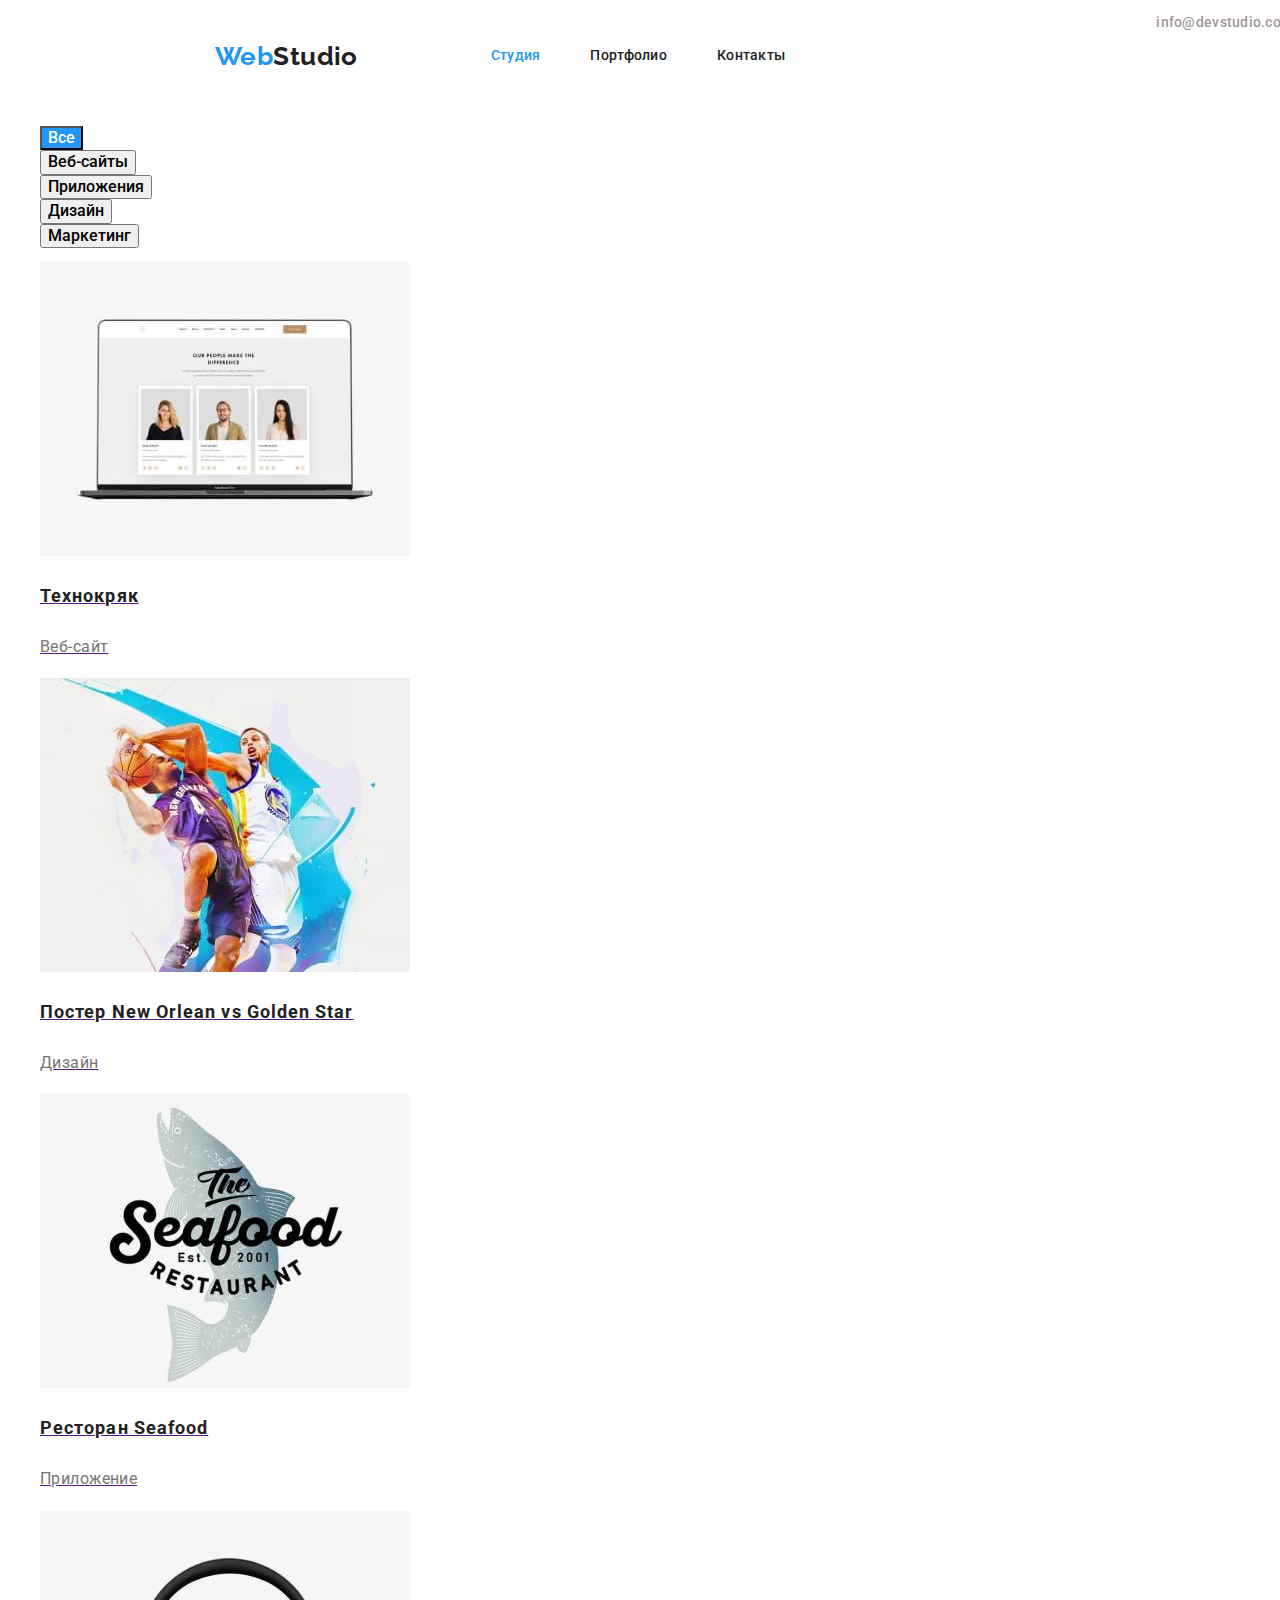
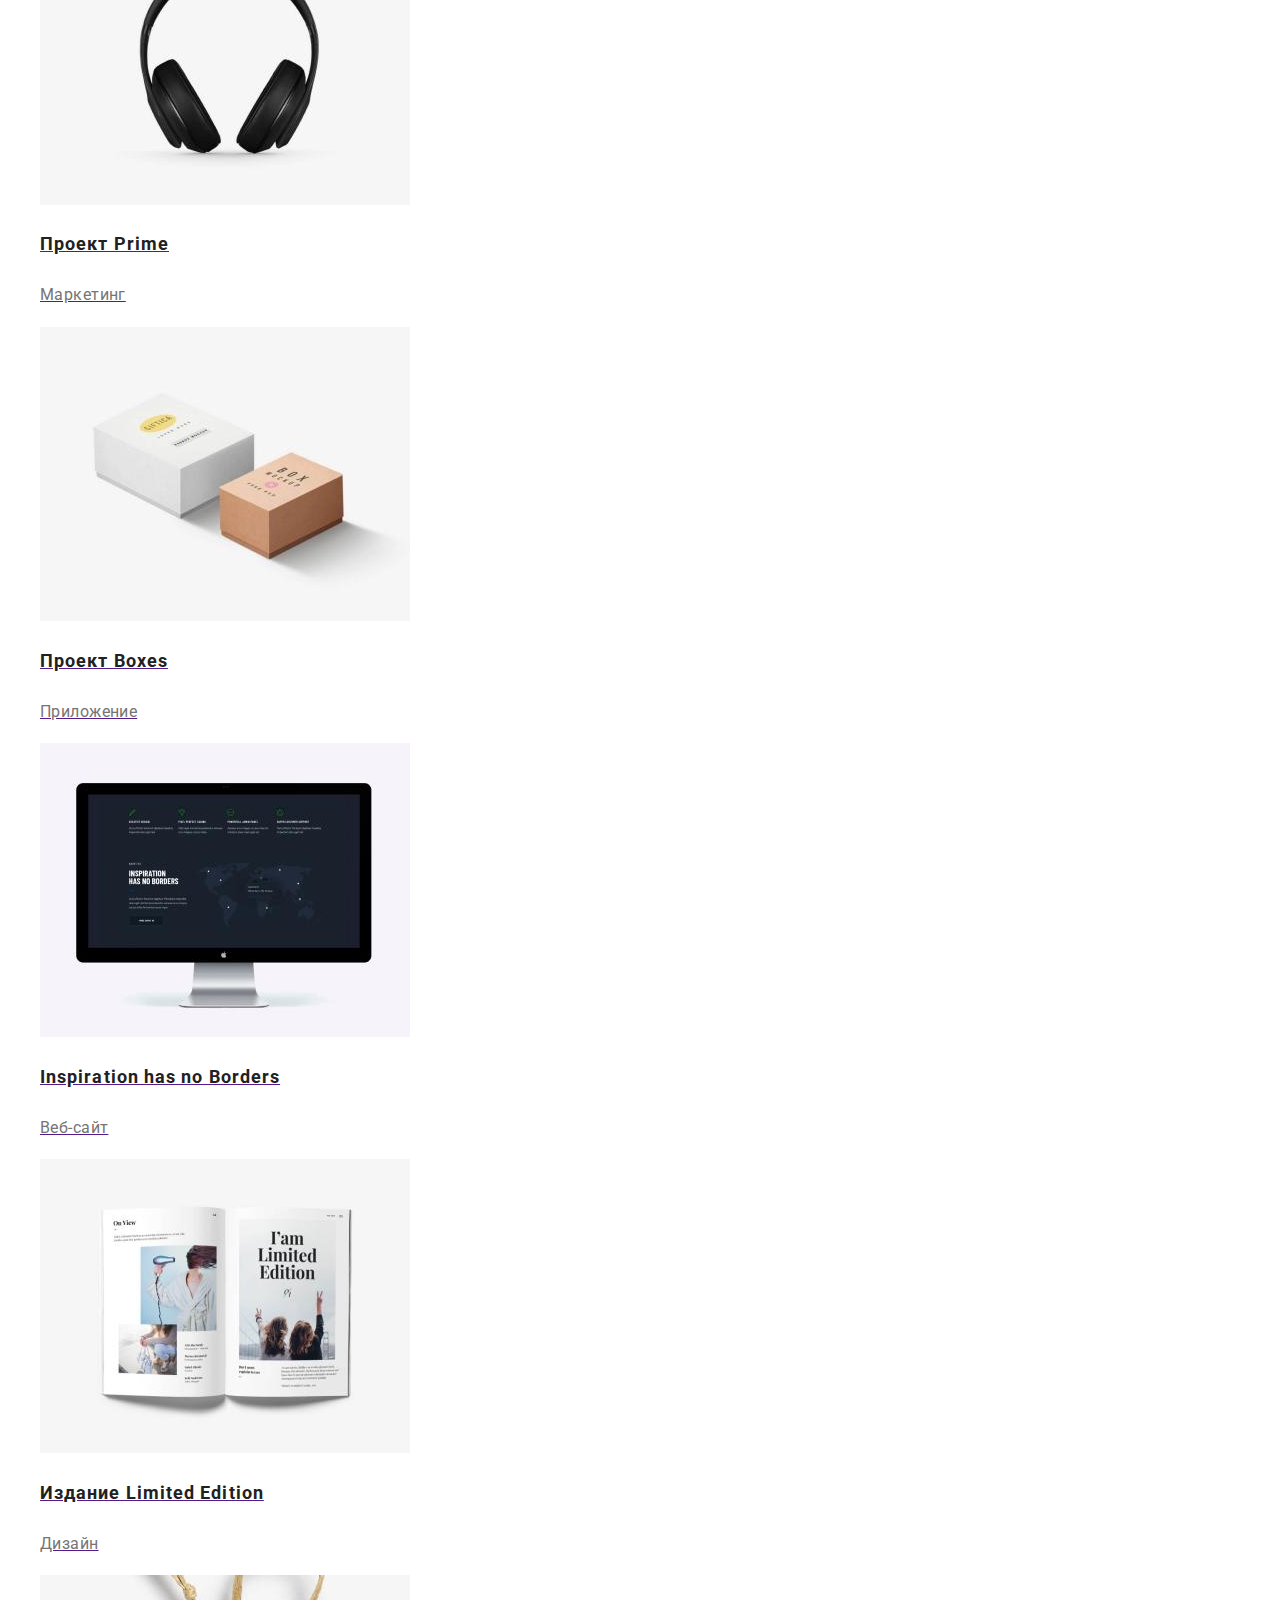
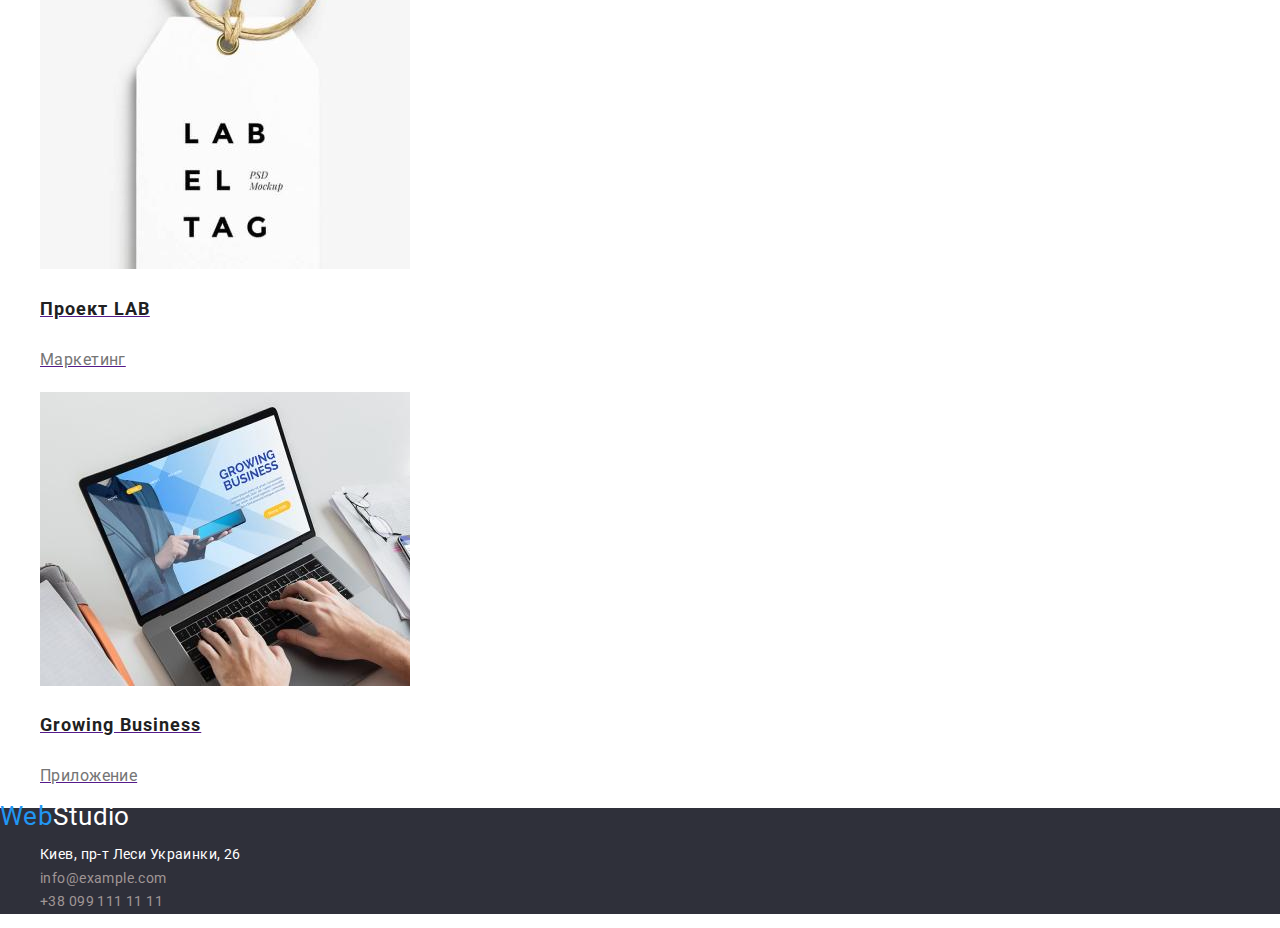
==== portfolio.html @ 5908cf14 "header" ====
<!DOCTYPE html>
<html lang="ru">

<head>
    <meta charset="UTF-8">
    <meta http-equiv="X-UA-Compatible" content="IE=edge">
    <meta name="viewport" content="width=device-width, initial-scale=1.0">
    <title>Document</title>
    <link rel="preconnect" href="https://fonts.googleapis.com">
    <link rel="preconnect" href="https://fonts.gstatic.com" crossorigin>
    <link href="https://fonts.googleapis.com/css2?family=Raleway:wght@700&family=Roboto:wght@400;500;700&display=swap"
        rel="stylesheet">
    <link rel="stylesheet" href="./css/modern-normalize.css">
    <link rel="stylesheet" href="./css/styles.css">
</head>

<body>
    <!--хедер-->
    <header class="header">
    
    
        <a href="./index.html" class="logo"><span class="accent">Web</span>Studio</a>
        <ul class="site-nav">
            <li class="item"><a href="./index.html" class="link current">Студия</a></li>
            <li class="item"><a href="./portfolio.html" class="link">Портфолио</a></li>
            <li class="item"><a href="" class="link">Контакты</a></li>
        </ul>
    
        <ul class="contact">
            <li class="item"><a href="mailto:info@example.com" class="link">info@devstudio.com</a></li>
            <li class="item"><a href="tel:+380961111111" class="link">+38 096 111 11 11</a></li>
        </ul>
    </header>
    <main>
        <h1 hidden>портфолио</h1>

        <section>

            <ul class="control">
                <li>
                    <button type="button" class="button current">Все</button>
                </li>
                <li>
                    <button type="button" class="button">Веб-сайты</button>
                </li>
                <li>
                    <button type="button" class="button">Приложения</button>
                </li>
                <li>
                    <button type="button" class="button">Дизайн</button>
                </li>
                <li>
                    <button type="button" class="button">Маркетинг</button>
                </li>
            </ul>


            <h2 hidden>проекты</h2>
            <ul class="project">
                <li>
                    <a href="">
                        <img src="./images/portfolio/img1.jpg" alt="пример веб-сайт" width="370" height="294">
                        <h3 class="title">Технокряк</h3>
                        <p class="desk">Веб-сайт</p>
                    </a>
                </li>
                <li>
                    <a href="">
                        <img src="./images/portfolio/img2.jpg" alt="пример дизайн" width="370" height="294">
                        <h3 class="title">Постер New Orlean vs Golden Star</h3>
                        <p class="desk">Дизайн</p>
                    </a>
                </li>
                <li>
                    <a href="">
                        <img src="./images/portfolio/img3.jpg" alt="пример Приложение" width="370" height="294">
                        <h3 class="title">Ресторан Seafood</h3>
                        <p class="desk">Приложение</p>
                    </a>
                </li>
                <li>
                    <a href="">
                        <img src="./images/portfolio/img4.jpg" alt="пример Маркетинг" width="370" height="294">
                        <h3 class="title">Проект Prime</h3>
                        <p class="desk">Маркетинг</p>
                    </a>
                </li>
                <li>
                    <a href="">
                        <img src="./images/portfolio/img5.jpg" alt="пример Приложение" width="370" height="294">
                        <h3 class="title">Проект Boxes </h3>
                        <p class="desk">Приложение</p>
                    </a>
                </li>
                <li>
                    <a href="">
                        <img src="./images/portfolio/img6.jpg" alt="пример Веб-сайт" width="370" height="294">
                        <h3 class="title">Inspiration has no Borders</h3>
                        <p class="desk">Веб-сайт</p>
                    </a>
                </li>
                <li>
                    <a href="">
                        <img src="./images/portfolio/img7.jpg" alt="пример Дизайн" width="370" height="294">
                        <h3 class="title">Издание Limited Edition</h3>
                        <p class="desk">Дизайн</p>
                    </a>
                </li>
                <li>
                    <a href="">
                        <img src="./images/portfolio/img8.jpg" alt="пример Маркетинг" width="370" height="294">
                        <h3 class="title">Проект LAB</h3>
                        <p class="desk">Маркетинг</p>
                    </a>
                </li>
                <li>
                    <a href="">
                        <img src="./images/portfolio/img9.jpg" alt="пример Приложение" width="370" height="294">
                        <h3 class="title">Growing Business</h3>
                        <p class="desk">Приложение</p>
                    </a>
                </li>
            </ul>
        </section>
    </main>


    <!--футер-->
    <footer class="footer">



        <a href="./index.html" class="footer-logo"><span class="accent">Web</span>Studio</a>

        <address>
            <ul class="footer-contact">
                <li>
                    <a href="" class="link-accent">Киев, пр-т Леси Украинки, 26</a>
                </li>
                <li>
                    <a href="mailto:info@example.com" class="link">info@example.com</a>
                </li>
                <li>
                    <a href="tel:+380991111111" class="link">+38 099 111 11 11</a>
                </li>
            </ul>
        </address>

    </footer>
</body>

</html>
---- css/styles.css ----
:root {
  --primary-text-color: #757575;
  --title-text-color: #212121;
  --hiro-text-buck-color: #2f303a;
  --accent-color: #2196f3;
  --primary-white-color: #ffffff;
  --footer-contact-color: rgb(160, 150, 150);
  --footer-buck-color: #2f303a;
  --box-buck-color: #f5f4fa;
}

body {
  font-family: 'Roboto', sans-serif;
  color: var(--title-text-color);
  font-size: 14px;
  font-weight: 400;
  line-height: 120%;
  letter-spacing: 0.03em;
}

/* Site nav */
.header {
  display: flex;
  align-items: center;
}
.logo {
  font-family: raleway;
  font-size: 26px;
  font-weight: 700;
  text-decoration: none;
  color: var(--title-text-color);
  margin-left: 215px;
}
.logo .accent {
  color: var(--accent-color);
}

.site-nav {
  display: flex;
  line-height: 110%;
  letter-spacing: 0.02em;
  list-style: none;
  margin-left: 93px;
}
.site-nav .link {
  padding-top: 32px;
  padding-bottom: 32px;
}

.site-nav .item + .item {
  margin-left: 50px;
}

.site-nav .link {
  color: var(--title-text-color);
  font-weight: 500;
  text-decoration: none;
}

.site-nav .link.current {
  color: var(--accent-color);
}

.site-nav .link:hover,
.site-nav .link:focus,
.contact .link:hover,
.contact .link:focus {
  color: var(--accent-color);
}

.contact {
  display: flex;
  list-style: none;
  margin-left: 331px;
}

.contact .item + .item {
  margin-left: 50px;
}

.contact .link {
  font-weight: 500;
  text-decoration: none;
  line-height: 110%;
  letter-spacing: 0.02em;
}
.contact .link {
  color: var(--footer-contact-color);
}

.hero-text {
  background-color: var(--hiro-text-buck-color);
  letter-spacing: 0.06em;
}

.hero-text .text {
  color: var(--primary-white-color);
  font-size: 44px;
  font-weight: 900;
  text-align: center;
  line-height: 136%;
}

.hero-text .button {
  color: var(--primary-white-color);
  background-color: var(--accent-color);
  font-size: 16px;
  font-weight: 700;
  line-height: 190%;
}

.control {
  line-height: 160%;
  list-style: none;
}

.control .button.current {
  color: var(--primary-white-color);
  background-color: var(--accent-color);
}

.control .button {
  font-size: 16px;
  font-weight: 500;
  cursor: pointer;
}

.control .button:hover,
.control .button:focus {
  color: var(--primary-white-color);
  background-color: var(--accent-color);
}

.project {
  list-style: none;
}
.project .title {
  font-size: 18px;
  color: var(--title-text-color);
  font-weight: 700;
  line-height: 200%;
  letter-spacing: 0.06em;
}

.project .desk {
  font-size: 16px;
  color: var(--primary-text-color);
  font-weight: 400;
  line-height: 190%;
}

.features {
  list-style: none;
}

.features .title {
  line-height: 110%;
}

.features .text {
  line-height: 200%;
  color: var(--primary-text-color);
}

.subject {
  font-size: 42px;
  color: var(--title-text-color);
  font-weight: 700;
}

.list {
  list-style: none;
}

.box {
  background-color: var(--box-buck-color);
  list-style: none;
}
.box-caption {
  font-size: 42px;
  font-weight: 700;
}

.items {
  list-style: none;
}
.items .subject {
  text-align: center;
  font-size: 16px;
  font-weight: 500;
}

.items .desc {
  text-align: center;
  font-size: 16px;
  color: var(--primary-text-color);
}

.footer {
  height: 6.34%;
  background: var(--footer-buck-color);
}

.footer-logo {
  text-decoration: none;
  color: var(--primary-white-color);
  font-size: 26px;
}
.footer-logo .accent {
  color: var(--accent-color);
}

.footer-contact {
  text-decoration: none;
  line-height: 171%;
  /* or 171% */
  letter-spacing: 0.03em;
  color: var(--primary-white-color);
  font-style: normal;
  list-style: none;
}

.footer-contact .link:hover,
.footer-contact .link:focus {
  color: var(--accent-color);
}

.footer-contact .link {
  text-decoration: none;
  list-style: none;
  color: var(--footer-contact-color);
}

.footer-contact .link-accent {
  text-decoration: none;
  list-style: none;
  color: var(--primary-white-color);
}
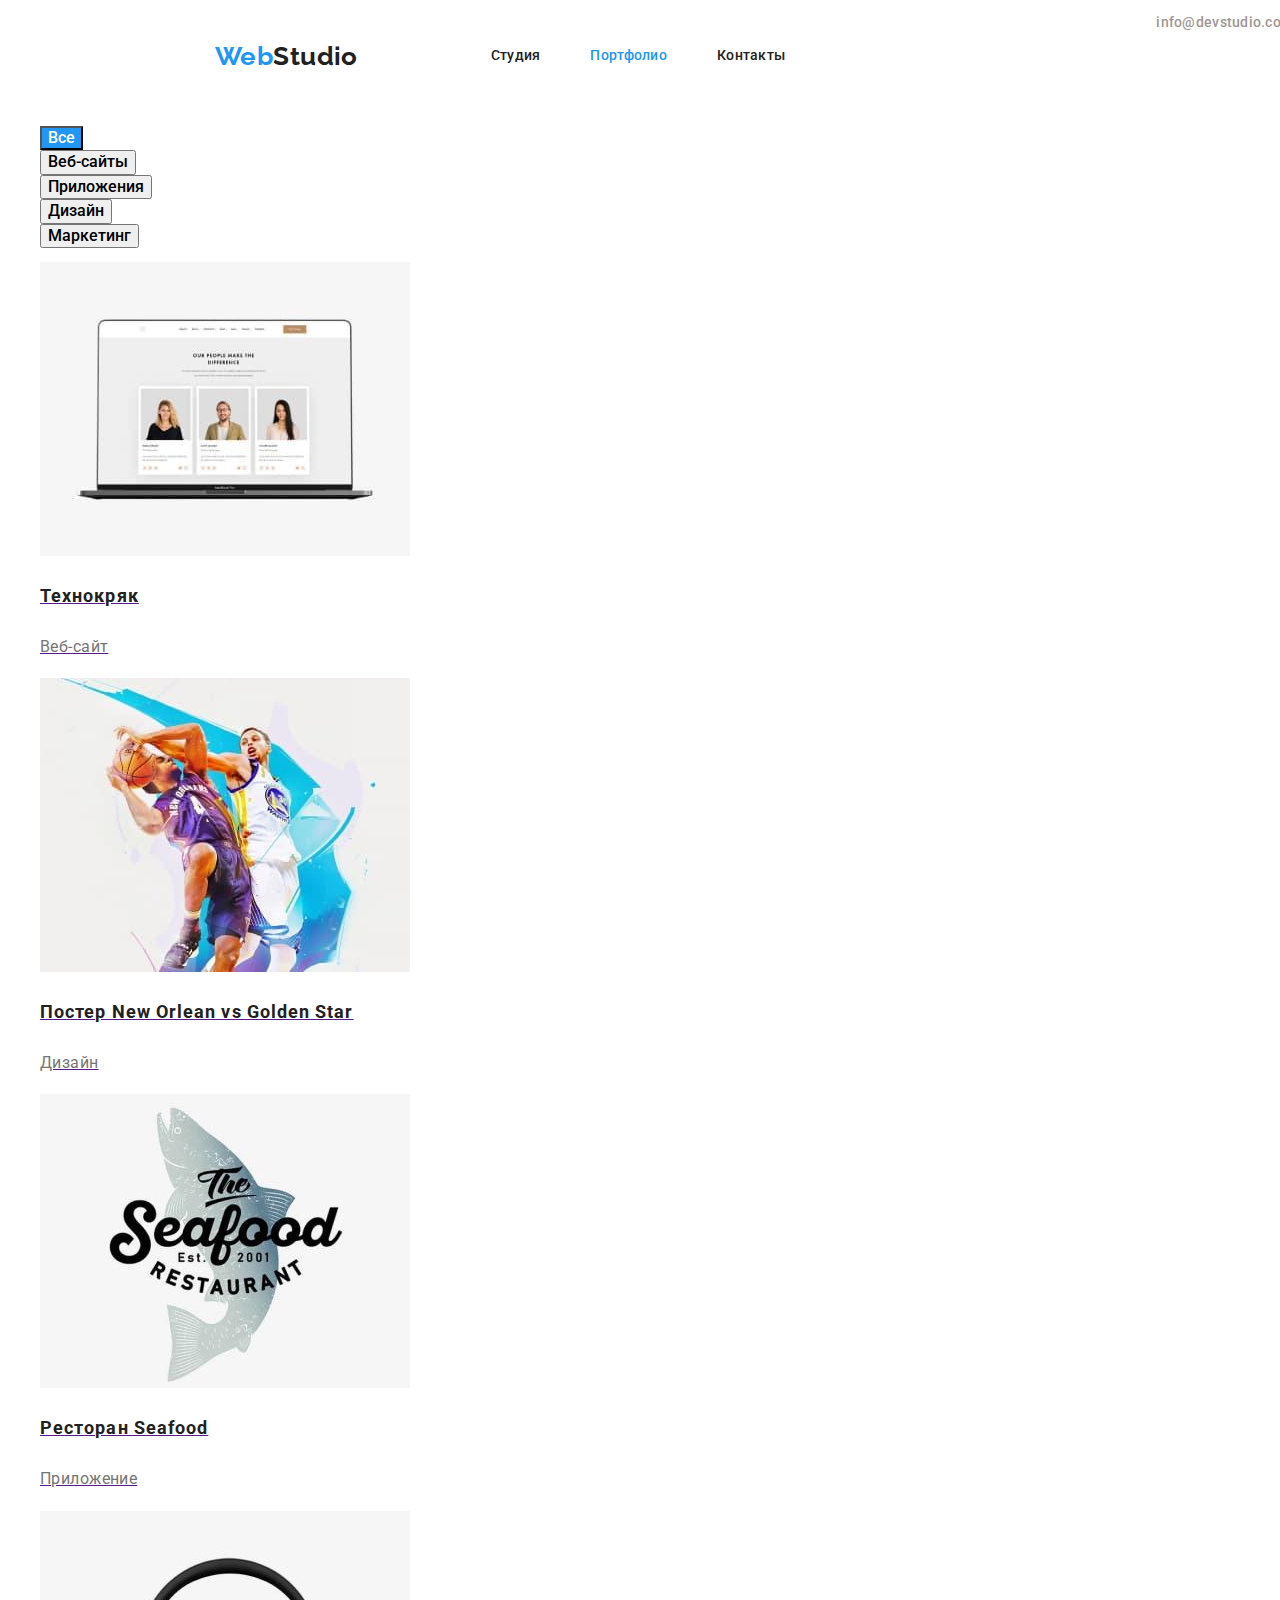
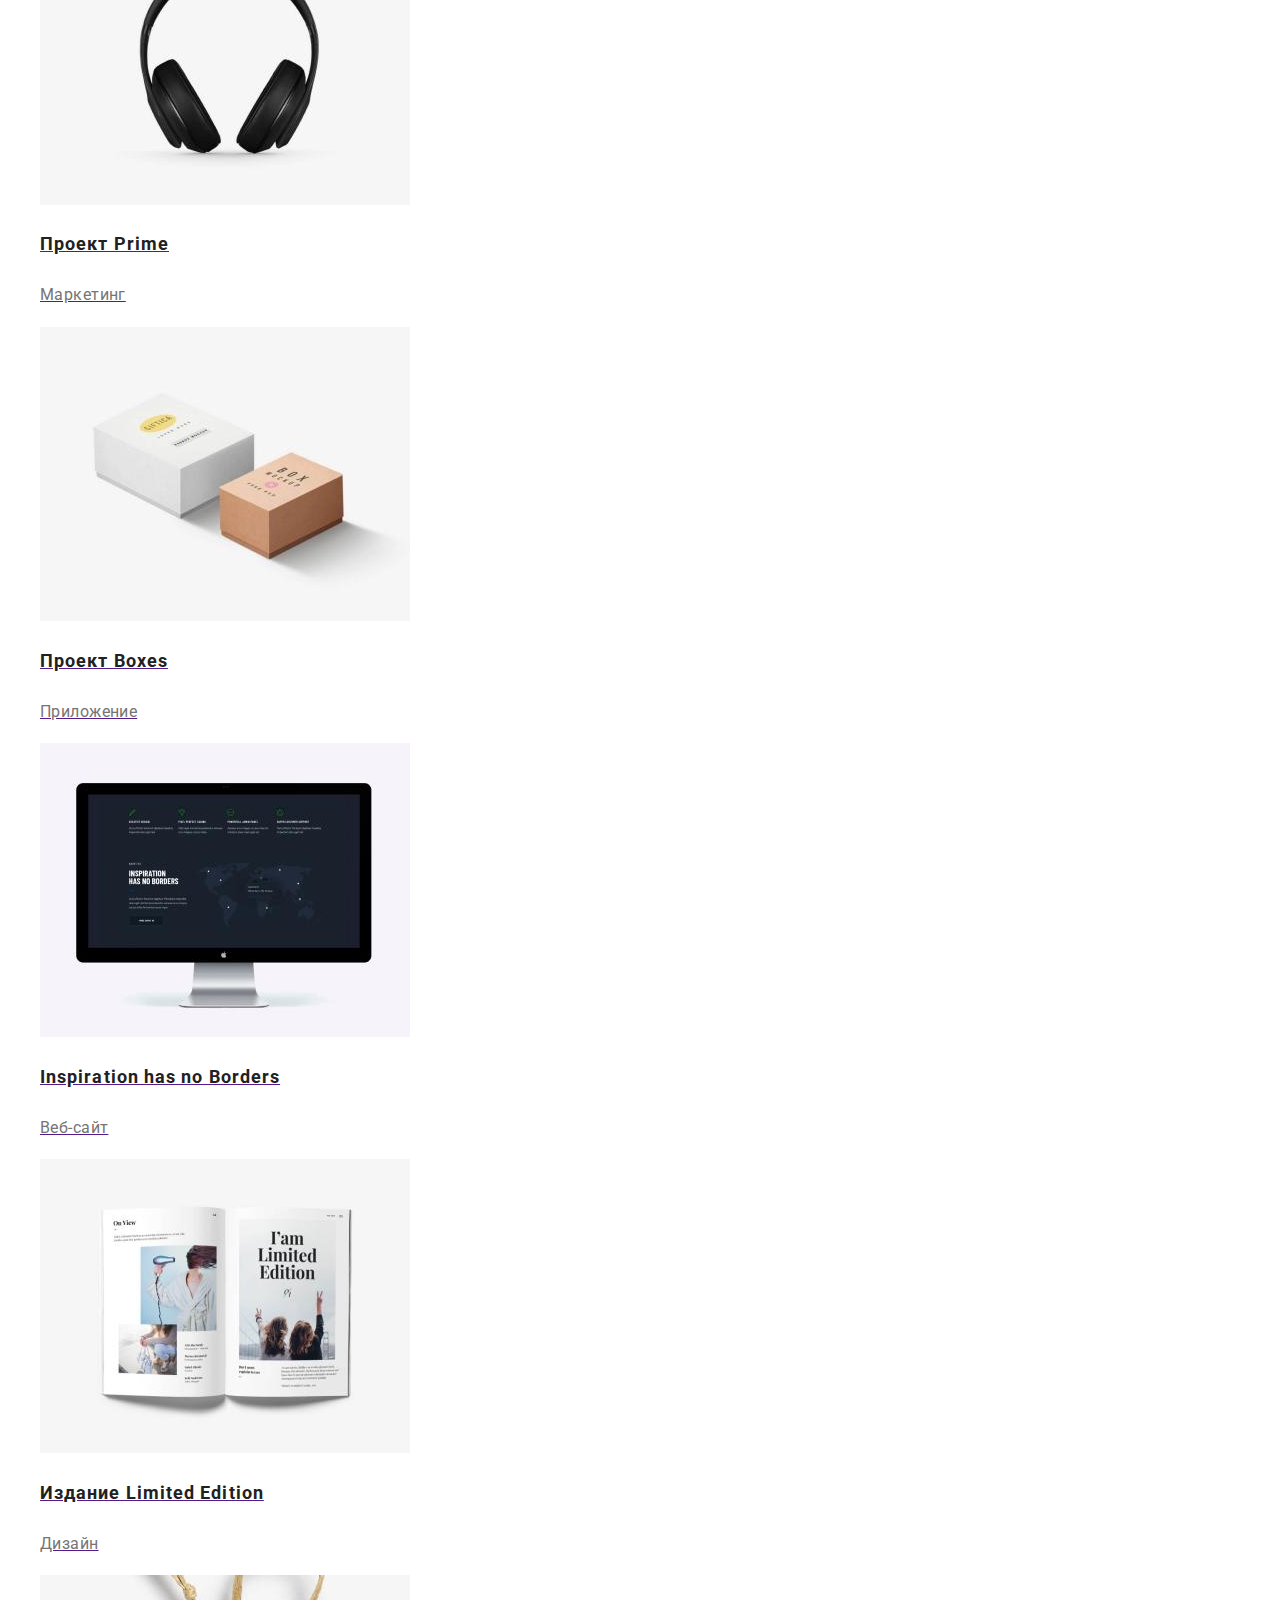
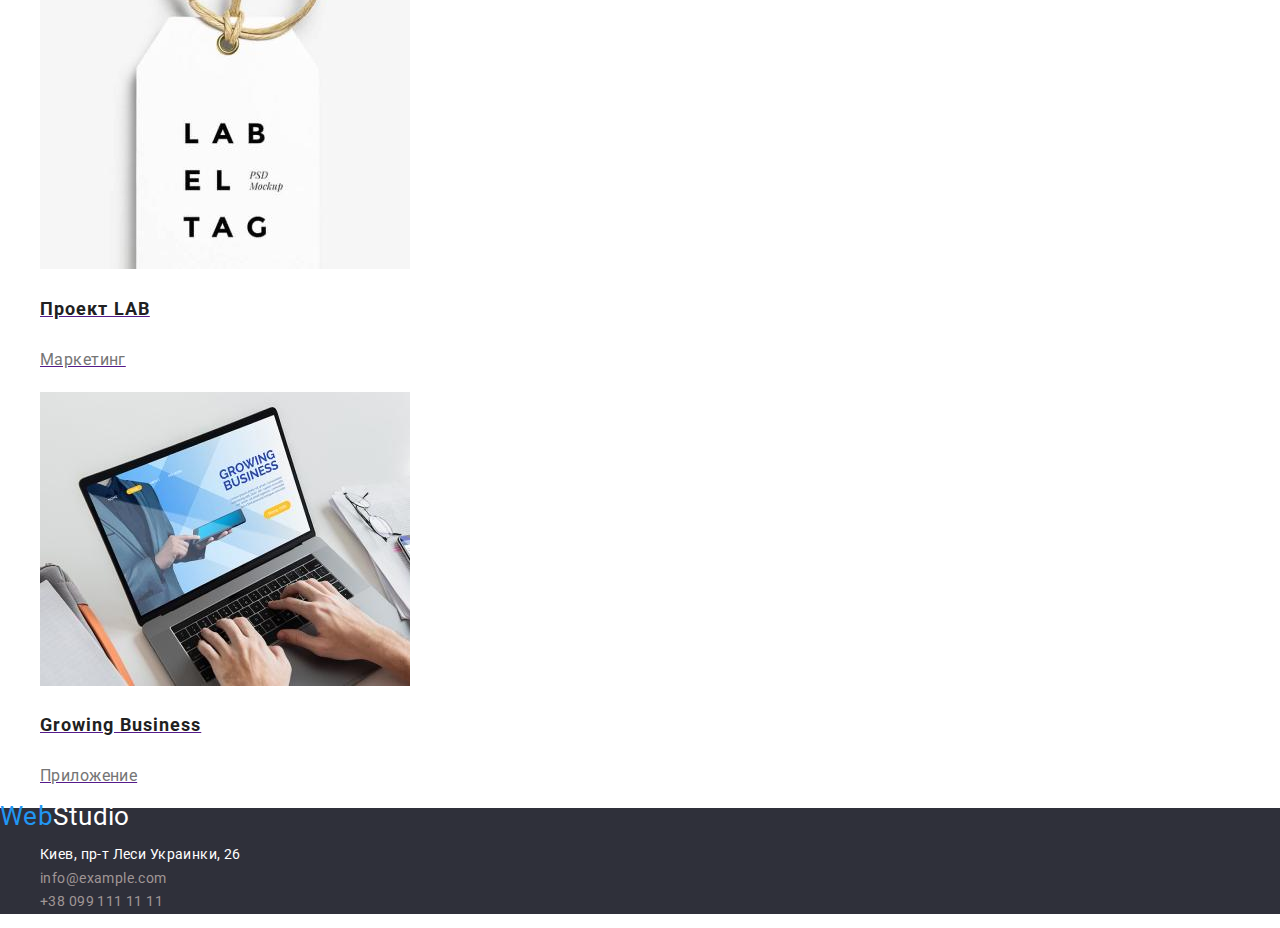
==== commit 610b4afe: "curent portfolio" ====
--- a/portfolio.html
+++ b/portfolio.html
@@ -21,8 +21,8 @@
     
         <a href="./index.html" class="logo"><span class="accent">Web</span>Studio</a>
         <ul class="site-nav">
-            <li class="item"><a href="./index.html" class="link current">Студия</a></li>
-            <li class="item"><a href="./portfolio.html" class="link">Портфолио</a></li>
+            <li class="item"><a href="./index.html" class="link">Студия</a></li>
+            <li class="item"><a href="./portfolio.html" class="link current">Портфолио</a></li>
             <li class="item"><a href="" class="link">Контакты</a></li>
         </ul>
     
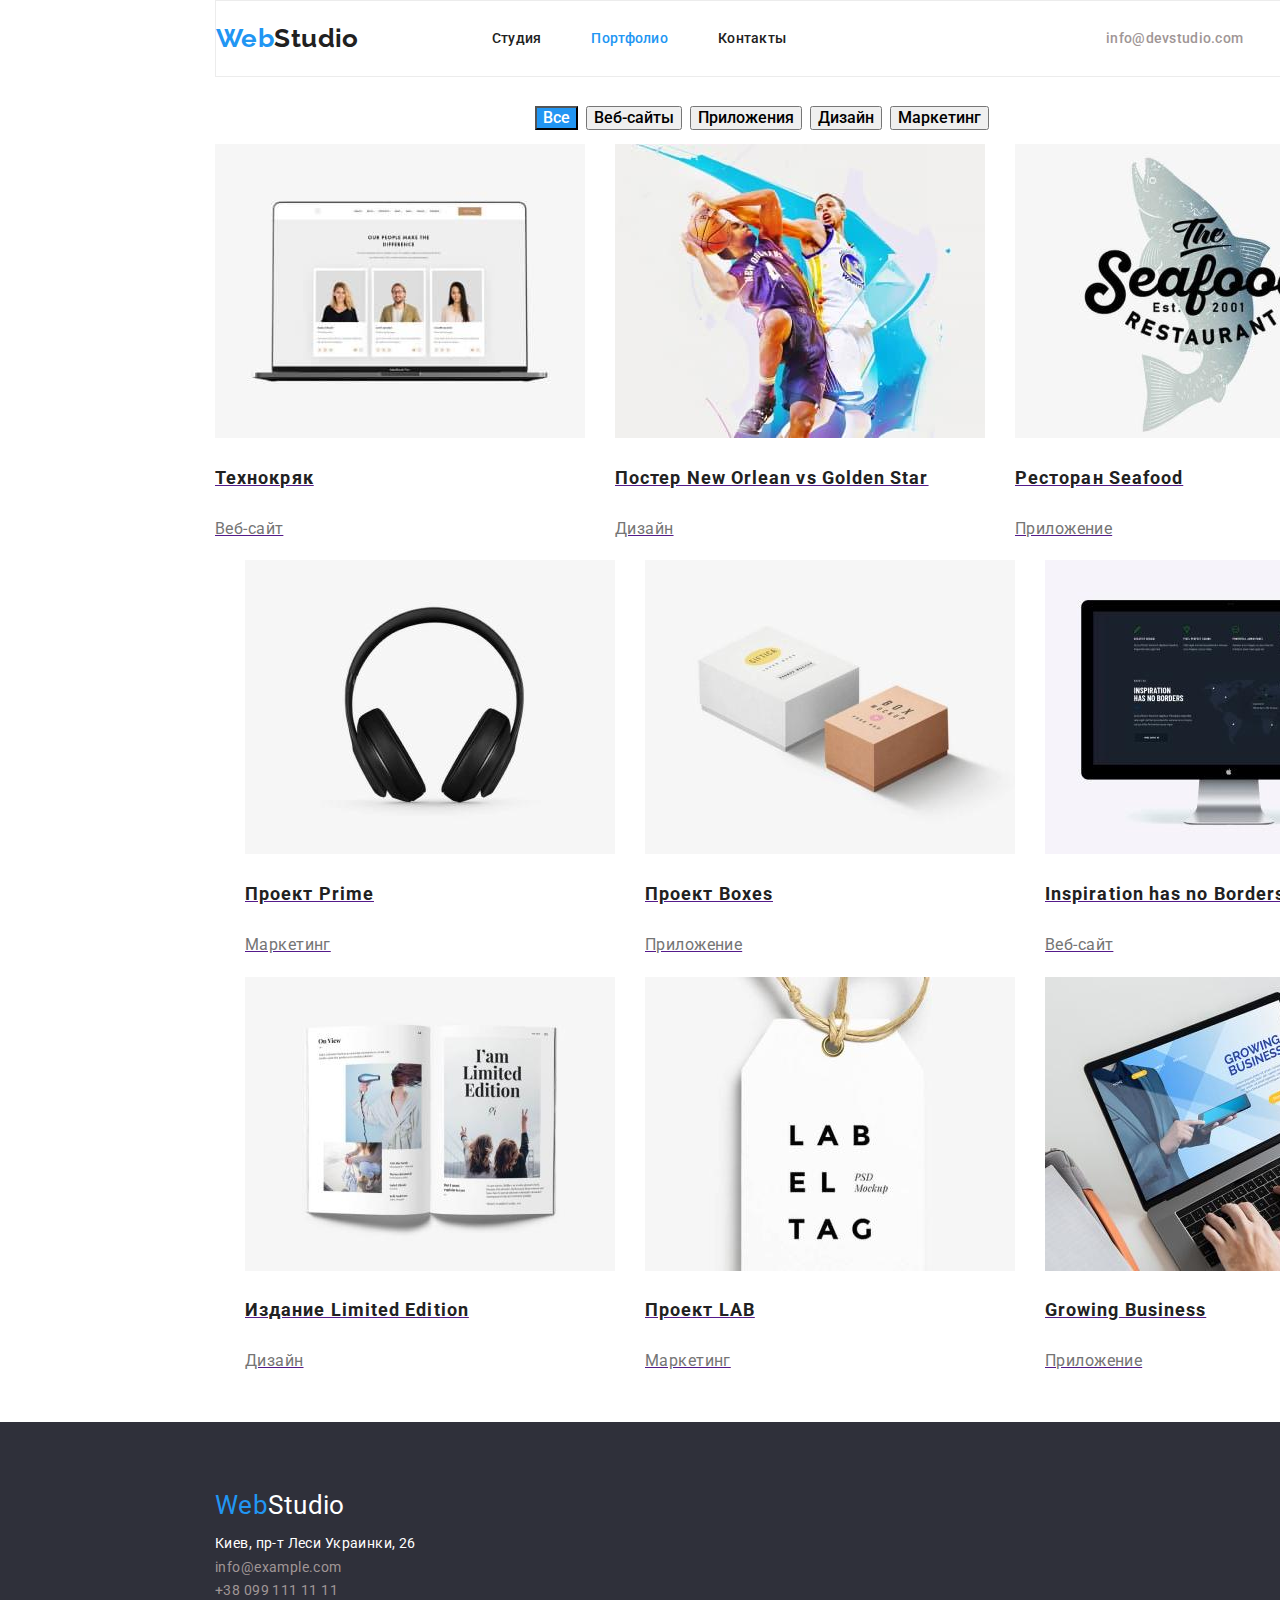
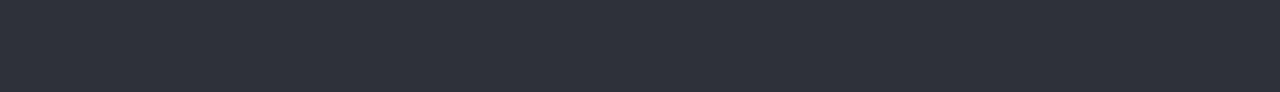
==== commit dc6f32e8: "на первую проверку" ====
--- a/portfolio.html
+++ b/portfolio.html
@@ -16,40 +16,40 @@
 
 <body>
     <!--хедер-->
-    <header class="header">
-    
-    
-        <a href="./index.html" class="logo"><span class="accent">Web</span>Studio</a>
-        <ul class="site-nav">
-            <li class="item"><a href="./index.html" class="link">Студия</a></li>
-            <li class="item"><a href="./portfolio.html" class="link current">Портфолио</a></li>
-            <li class="item"><a href="" class="link">Контакты</a></li>
-        </ul>
-    
-        <ul class="contact">
-            <li class="item"><a href="mailto:info@example.com" class="link">info@devstudio.com</a></li>
-            <li class="item"><a href="tel:+380961111111" class="link">+38 096 111 11 11</a></li>
-        </ul>
-    </header>
-    <main>
+<header class="header border container">
+
+
+    <a href="./index.html" class="logo"><span class="accent">Web</span>Studio</a>
+    <ul class="site-nav">
+        <li class="item"><a href="./index.html" class="link">Студия</a></li>
+        <li class="item"><a href="./portfolio.html" class="link  current">Портфолио</a></li>
+        <li class="item"><a href="" class="link">Контакты</a></li>
+    </ul>
+
+    <ul class="contact">
+        <li class="item"><a href="mailto:info@example.com" class="link">info@devstudio.com</a></li>
+        <li class="item"><a href="tel:+380961111111" class="link">+38 096 111 11 11</a></li>
+    </ul>
+</header>
+    <main class="container">
         <h1 hidden>портфолио</h1>
 
         <section>
 
             <ul class="control">
-                <li>
+                <li class="items">
                     <button type="button" class="button current">Все</button>
                 </li>
-                <li>
+                <li class="items">
                     <button type="button" class="button">Веб-сайты</button>
                 </li>
-                <li>
+                <li class="items">
                     <button type="button" class="button">Приложения</button>
                 </li>
-                <li>
+                <li class="items">
                     <button type="button" class="button">Дизайн</button>
                 </li>
-                <li>
+                <li class="items">
                     <button type="button" class="button">Маркетинг</button>
                 </li>
             </ul>
@@ -57,63 +57,63 @@
 
             <h2 hidden>проекты</h2>
             <ul class="project">
-                <li>
+                <li class=" list">
                     <a href="">
                         <img src="./images/portfolio/img1.jpg" alt="пример веб-сайт" width="370" height="294">
                         <h3 class="title">Технокряк</h3>
                         <p class="desk">Веб-сайт</p>
                     </a>
                 </li>
-                <li>
+                <li class=" list">
                     <a href="">
                         <img src="./images/portfolio/img2.jpg" alt="пример дизайн" width="370" height="294">
                         <h3 class="title">Постер New Orlean vs Golden Star</h3>
                         <p class="desk">Дизайн</p>
                     </a>
                 </li>
-                <li>
+                <li class=" list">
                     <a href="">
                         <img src="./images/portfolio/img3.jpg" alt="пример Приложение" width="370" height="294">
                         <h3 class="title">Ресторан Seafood</h3>
                         <p class="desk">Приложение</p>
                     </a>
                 </li>
-                <li>
+                <li class=" list">
                     <a href="">
                         <img src="./images/portfolio/img4.jpg" alt="пример Маркетинг" width="370" height="294">
                         <h3 class="title">Проект Prime</h3>
                         <p class="desk">Маркетинг</p>
                     </a>
                 </li>
-                <li>
+                <li class=" list">
                     <a href="">
                         <img src="./images/portfolio/img5.jpg" alt="пример Приложение" width="370" height="294">
                         <h3 class="title">Проект Boxes </h3>
                         <p class="desk">Приложение</p>
                     </a>
                 </li>
-                <li>
+                <li class=" list">
                     <a href="">
                         <img src="./images/portfolio/img6.jpg" alt="пример Веб-сайт" width="370" height="294">
                         <h3 class="title">Inspiration has no Borders</h3>
                         <p class="desk">Веб-сайт</p>
                     </a>
                 </li>
-                <li>
+                <li class=" list">
                     <a href="">
                         <img src="./images/portfolio/img7.jpg" alt="пример Дизайн" width="370" height="294">
                         <h3 class="title">Издание Limited Edition</h3>
                         <p class="desk">Дизайн</p>
                     </a>
                 </li>
-                <li>
+                <li class=" list">
                     <a href="">
                         <img src="./images/portfolio/img8.jpg" alt="пример Маркетинг" width="370" height="294">
                         <h3 class="title">Проект LAB</h3>
                         <p class="desk">Маркетинг</p>
                     </a>
                 </li>
-                <li>
+                <li class=" list">
                     <a href="">
                         <img src="./images/portfolio/img9.jpg" alt="пример Приложение" width="370" height="294">
                         <h3 class="title">Growing Business</h3>
@@ -127,26 +127,26 @@
 
     <!--футер-->
     <footer class="footer">
-
-
-
-        <a href="./index.html" class="footer-logo"><span class="accent">Web</span>Studio</a>
-
-        <address>
-            <ul class="footer-contact">
-                <li>
-                    <a href="" class="link-accent">Киев, пр-т Леси Украинки, 26</a>
-                </li>
-                <li>
-                    <a href="mailto:info@example.com" class="link">info@example.com</a>
-                </li>
-                <li>
-                    <a href="tel:+380991111111" class="link">+38 099 111 11 11</a>
-                </li>
-            </ul>
-        </address>
-
+    
+    
+        <div class="container">
+            <a href="./index.html" class="footer-logo"><span class="accent">Web</span>Studio</a>
+    
+            <address class="address">
+                <ul class="footer-contact">
+                    <li>
+                        <a href="" class="link-accent">Киев, пр-т Леси Украинки, 26</a>
+                    </li>
+                    <li>
+                        <a href="mailto:info@example.com" class="link">info@example.com</a>
+                    </li>
+                    <li>
+                        <a href="tel:+380991111111" class="link">+38 099 111 11 11</a>
+                    </li>
+                </ul>
+            </address>
+        </div>
     </footer>
-</body>
-
-</html>+    </body>
+    
+    </html>--- a/css/styles.css
+++ b/css/styles.css
@@ -10,6 +10,7 @@
 }
 
 body {
+  width: 1600px;
   font-family: 'Roboto', sans-serif;
   color: var(--title-text-color);
   font-size: 14px;
@@ -17,11 +18,20 @@
   line-height: 120%;
   letter-spacing: 0.03em;
 }
-
+.container {
+  width: 1200px;
+  padding-top: 15px;
+  padding-bottom: 15px;
+  margin-left: 215px;
+}
 /* Site nav */
 .header {
   display: flex;
   align-items: center;
+}
+
+.border {
+  border: 1px solid #ececec;
 }
 .logo {
   font-family: raleway;
@@ -29,7 +39,6 @@
   font-weight: 700;
   text-decoration: none;
   color: var(--title-text-color);
-  margin-left: 215px;
 }
 .logo .accent {
   color: var(--accent-color);
@@ -71,7 +80,7 @@
 .contact {
   display: flex;
   list-style: none;
-  margin-left: 331px;
+  margin-left: auto;
 }
 
 .contact .item + .item {
@@ -91,13 +100,13 @@
 .hero-text {
   background-color: var(--hiro-text-buck-color);
   letter-spacing: 0.06em;
+  text-align: center;
 }
 
 .hero-text .text {
   color: var(--primary-white-color);
   font-size: 44px;
   font-weight: 900;
-  text-align: center;
   line-height: 136%;
 }
 
@@ -110,6 +119,8 @@
 }
 
 .control {
+  display: flex;
+  margin-left: 280px;
   line-height: 160%;
   list-style: none;
 }
@@ -119,6 +130,10 @@
   background-color: var(--accent-color);
 }
 
+.control .items + .items {
+  margin-left: 8px;
+  align-items: center;
+}
 .control .button {
   font-size: 16px;
   font-weight: 500;
@@ -132,8 +147,16 @@
 }
 
 .project {
-  list-style: none;
-}
+  display: flex;
+  list-style: none;
+  flex-wrap: wrap;
+  padding: 0px;
+}
+
+.project .list + .list {
+  margin-left: 30px;
+}
+
 .project .title {
   font-size: 18px;
   color: var(--title-text-color);
@@ -149,8 +172,18 @@
   line-height: 190%;
 }
 
+/* особенности*/
+.sectionn {
+  padding-top: 94px;
+  padding-bottom: 94px;
+}
 .features {
-  list-style: none;
+  display: flex;
+  list-style: none;
+}
+
+.features .item + .item {
+  margin-left: 30px;
 }
 
 .features .title {
@@ -162,6 +195,28 @@
   color: var(--primary-text-color);
 }
 
+/*  что мы */
+
+.section {
+  padding-bottom: 94px;
+  text-align: center;
+}
+.section .list {
+  display: flex;
+
+  list-style: none;
+}
+
+.img {
+  display: block;
+  max-width: 100%;
+  height: auto;
+}
+
+.section .img + .img {
+  margin-left: 30px;
+}
+
 .subject {
   font-size: 42px;
   color: var(--title-text-color);
@@ -172,11 +227,23 @@
   list-style: none;
 }
 
+/* кто мы*/
+
 .box {
   background-color: var(--box-buck-color);
   list-style: none;
 }
-.box-caption {
+
+.box .items {
+  display: flex;
+}
+
+.box .img + .img {
+  margin-left: 30px;
+}
+
+.box .box-caption {
+  text-align: center;
   font-size: 42px;
   font-weight: 700;
 }
@@ -195,12 +262,18 @@
   font-size: 16px;
   color: var(--primary-text-color);
 }
+
+/* footer */
 
 .footer {
   height: 6.34%;
+  padding-top: 60px;
+  padding-bottom: 60px;
   background: var(--footer-buck-color);
 }
-
+.footer-contact {
+  padding-left: 0px;
+}
 .footer-logo {
   text-decoration: none;
   color: var(--primary-white-color);
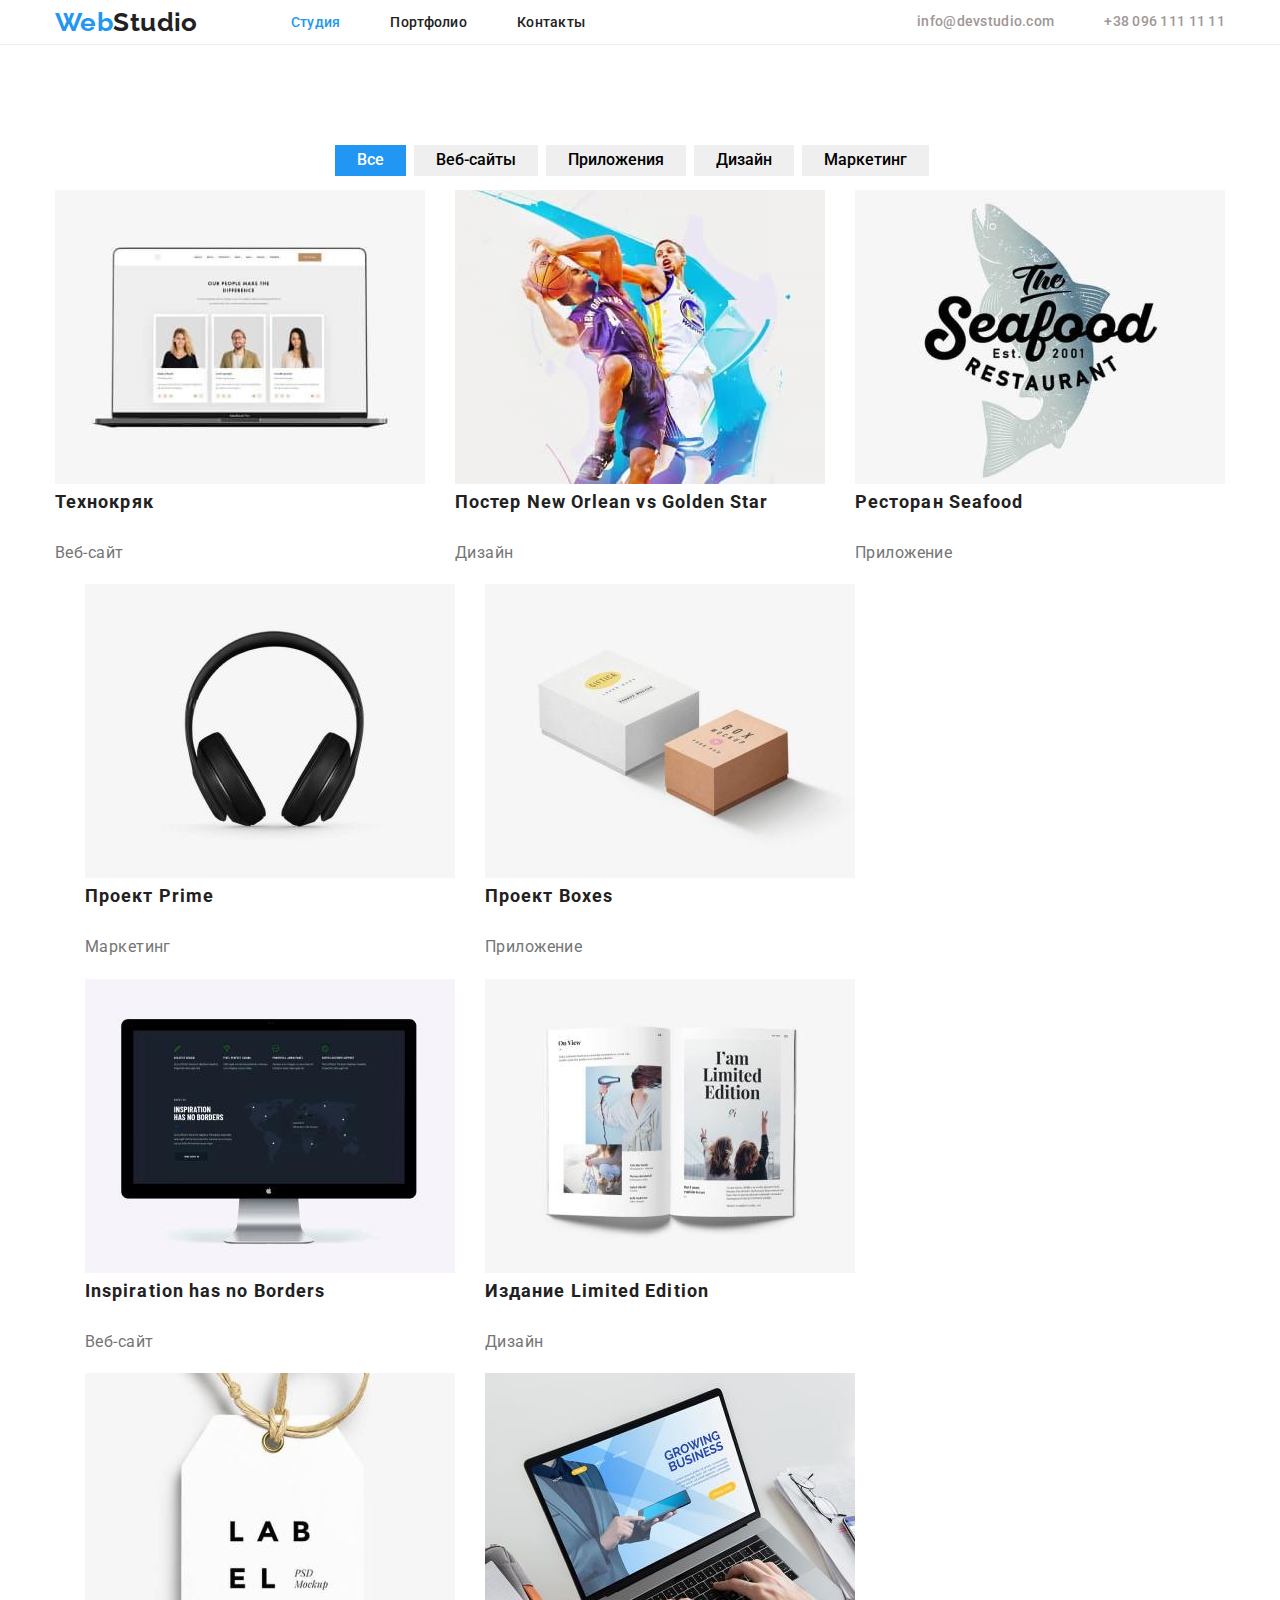
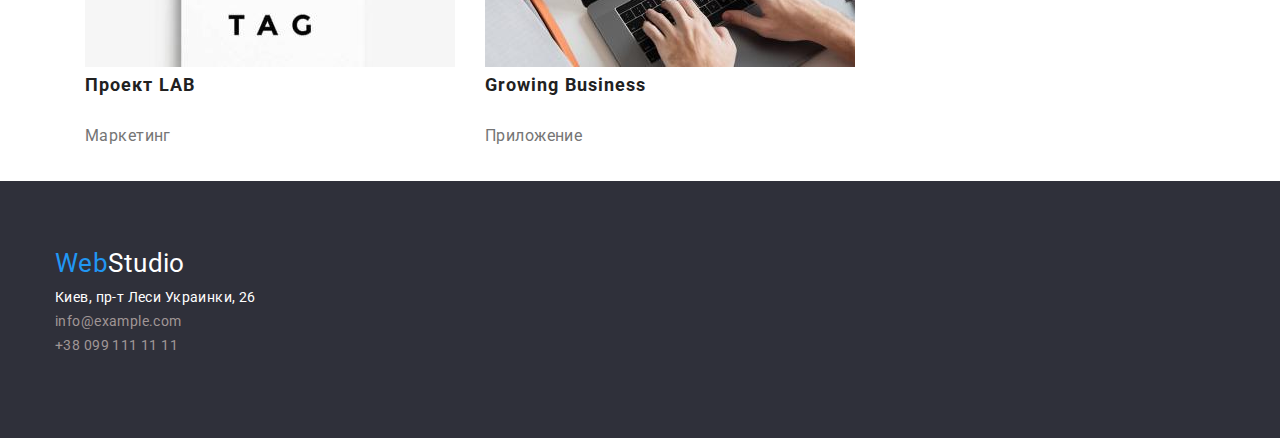
==== commit 10d82fdd: "дз после первой  проверки" ====
--- a/portfolio.html
+++ b/portfolio.html
@@ -16,27 +16,28 @@
 
 <body>
     <!--хедер-->
-<header class="header border container">
-
-
-    <a href="./index.html" class="logo"><span class="accent">Web</span>Studio</a>
-    <ul class="site-nav">
-        <li class="item"><a href="./index.html" class="link">Студия</a></li>
-        <li class="item"><a href="./portfolio.html" class="link  current">Портфолио</a></li>
-        <li class="item"><a href="" class="link">Контакты</a></li>
-    </ul>
-
-    <ul class="contact">
-        <li class="item"><a href="mailto:info@example.com" class="link">info@devstudio.com</a></li>
-        <li class="item"><a href="tel:+380961111111" class="link">+38 096 111 11 11</a></li>
-    </ul>
-</header>
-    <main class="container">
-        <h1 hidden>портфолио</h1>
+    <header class="header">
+        <div class="container-header container">
+    
+            <a href="./index.html" class="logo link"><span class="accent">Web</span>Studio</a>
+            <ul class="site-nav list">
+                <li class="item"><a href="./index.html" class="link current">Студия</a></li>
+                <li class="item"><a href="./portfolio.html" class="link">Портфолио</a></li>
+                <li class="item"><a href="" class="link">Контакты</a></li>
+            </ul>
+    
+            <ul class="contact list">
+                <li class="item"><a href="mailto:info@example.com" class="link">info@devstudio.com</a></li>
+                <li class="item"><a href="tel:+380961111111" class="link">+38 096 111 11 11</a></li>
+            </ul>
+        </div>
+    </header>
+    <main class="portfolio container">
+        <h1 class="hidden">портфолио</h1>
 
         <section>
 
-            <ul class="control">
+            <ul class="control list">
                 <li class="items">
                     <button type="button" class="button current">Все</button>
                 </li>
@@ -55,66 +56,66 @@
             </ul>
 
 
-            <h2 hidden>проекты</h2>
-            <ul class="project">
-                <li class=" list">
-                    <a href="">
+            <h2 class="hidden">проекты</h2>
+            <ul class="project ">
+                <li class="list">
+                    <a class="link" href="">
                         <img src="./images/portfolio/img1.jpg" alt="пример веб-сайт" width="370" height="294">
                         <h3 class="title">Технокряк</h3>
                         <p class="desk">Веб-сайт</p>
                     </a>
                 </li>
                 <li class=" list">
-                    <a href="">
+                    <a class="link" href="">
                         <img src="./images/portfolio/img2.jpg" alt="пример дизайн" width="370" height="294">
                         <h3 class="title">Постер New Orlean vs Golden Star</h3>
                         <p class="desk">Дизайн</p>
                     </a>
                 </li>
                 <li class=" list">
-                    <a href="">
+                    <a class="link" href="">
                         <img src="./images/portfolio/img3.jpg" alt="пример Приложение" width="370" height="294">
                         <h3 class="title">Ресторан Seafood</h3>
                         <p class="desk">Приложение</p>
                     </a>
                 </li>
                 <li class=" list">
-                    <a href="">
+                    <a class="link" href="">
                         <img src="./images/portfolio/img4.jpg" alt="пример Маркетинг" width="370" height="294">
                         <h3 class="title">Проект Prime</h3>
                         <p class="desk">Маркетинг</p>
                     </a>
                 </li>
                 <li class=" list">
-                    <a href="">
+                    <a class="link" href="">
                         <img src="./images/portfolio/img5.jpg" alt="пример Приложение" width="370" height="294">
                         <h3 class="title">Проект Boxes </h3>
                         <p class="desk">Приложение</p>
                     </a>
                 </li>
                 <li class=" list">
-                    <a href="">
+                    <a class="link" href="">
                         <img src="./images/portfolio/img6.jpg" alt="пример Веб-сайт" width="370" height="294">
                         <h3 class="title">Inspiration has no Borders</h3>
                         <p class="desk">Веб-сайт</p>
                     </a>
                 </li>
                 <li class=" list">
-                    <a href="">
+                    <a class="link" href="">
                         <img src="./images/portfolio/img7.jpg" alt="пример Дизайн" width="370" height="294">
                         <h3 class="title">Издание Limited Edition</h3>
                         <p class="desk">Дизайн</p>
                     </a>
                 </li>
                 <li class=" list">
-                    <a href="">
+                    <a class="link" href="">
                         <img src="./images/portfolio/img8.jpg" alt="пример Маркетинг" width="370" height="294">
                         <h3 class="title">Проект LAB</h3>
                         <p class="desk">Маркетинг</p>
                     </a>
                 </li>
                 <li class=" list">
-                    <a href="">
+                    <a class="link" href="">
                         <img src="./images/portfolio/img9.jpg" alt="пример Приложение" width="370" height="294">
                         <h3 class="title">Growing Business</h3>
                         <p class="desk">Приложение</p>
@@ -133,7 +134,7 @@
             <a href="./index.html" class="footer-logo"><span class="accent">Web</span>Studio</a>
     
             <address class="address">
-                <ul class="footer-contact">
+                <ul class="footer-contact list">
                     <li>
                         <a href="" class="link-accent">Киев, пр-т Леси Украинки, 26</a>
                     </li>
--- a/css/styles.css
+++ b/css/styles.css
@@ -7,37 +7,84 @@
   --footer-contact-color: rgb(160, 150, 150);
   --footer-buck-color: #2f303a;
   --box-buck-color: #f5f4fa;
+  --border: #ececec;
+}
+
+html {
+  box-sizing: border-box;
+}
+*,
+*::after,
+*::before {
+  box-sizing: inherit;
+}
+/* Стили для обнуления верхних отступов у элементов */
+h1,
+h2,
+h3,
+h4,
+h5,
+h6,
+p {
+  margin-top: 0;
+}
+/* Класс для обнуления базовых свойств у списков (ul) */
+.list {
+  list-style: none;
+  padding-left: 0;
+  margin: 0;
+}
+/* Класс для обнуления базовых свойств у ссылок */
+.link {
+  text-decoration: none;
+  color: inherit;
+}
+/* Свойства для корректного отображения картинок */
+img {
+  display: block;
+  max-width: 100%;
+  height: auto;
+}
+/* Свойства для обнуления курсива у address */
+
+address {
+  font-style: normal;
+  /* or */
+  font-style: inherit;
 }
 
 body {
-  width: 1600px;
   font-family: 'Roboto', sans-serif;
   color: var(--title-text-color);
   font-size: 14px;
   font-weight: 400;
-  line-height: 120%;
+  line-height: 1.71;
   letter-spacing: 0.03em;
+}
+.hidden {
+  font-size: 0;
 }
 .container {
   width: 1200px;
-  padding-top: 15px;
-  padding-bottom: 15px;
-  margin-left: 215px;
+  padding-right: 15px;
+  padding-left: 15px;
+  margin-left: auto;
+  margin-right: auto;
 }
 /* Site nav */
 .header {
+  border-bottom: 1px solid var(--border);
+}
+
+.container-header {
   display: flex;
   align-items: center;
 }
 
-.border {
-  border: 1px solid #ececec;
-}
 .logo {
   font-family: raleway;
   font-size: 26px;
   font-weight: 700;
-  text-decoration: none;
   color: var(--title-text-color);
 }
 .logo .accent {
@@ -48,7 +95,6 @@
   display: flex;
   line-height: 110%;
   letter-spacing: 0.02em;
-  list-style: none;
   margin-left: 93px;
 }
 .site-nav .link {
@@ -63,7 +109,6 @@
 .site-nav .link {
   color: var(--title-text-color);
   font-weight: 500;
-  text-decoration: none;
 }
 
 .site-nav .link.current {
@@ -79,7 +124,6 @@
 
 .contact {
   display: flex;
-  list-style: none;
   margin-left: auto;
 }
 
@@ -89,7 +133,6 @@
 
 .contact .link {
   font-weight: 500;
-  text-decoration: none;
   line-height: 110%;
   letter-spacing: 0.02em;
 }
@@ -98,6 +141,7 @@
 }
 
 .hero-text {
+  text-transform: uppercase;
   background-color: var(--hiro-text-buck-color);
   letter-spacing: 0.06em;
   text-align: center;
@@ -111,18 +155,28 @@
 }
 
 .hero-text .button {
+  padding-left: 32px;
+  padding-right: 32px;
+  padding-top: 10px;
+  padding-bottom: 10px;
+
+  border: none;
+
   color: var(--primary-white-color);
   background-color: var(--accent-color);
   font-size: 16px;
   font-weight: 700;
   line-height: 190%;
+}
+
+.portfolio {
+  margin-top: 100px;
 }
 
 .control {
   display: flex;
   margin-left: 280px;
   line-height: 160%;
-  list-style: none;
 }
 
 .control .button.current {
@@ -135,9 +189,15 @@
   align-items: center;
 }
 .control .button {
+  padding-left: 22px;
+  padding-right: 22px;
+  padding-top: 6px;
+  padding-bottom: 6px;
+
   font-size: 16px;
   font-weight: 500;
   cursor: pointer;
+  border: none;
 }
 
 .control .button:hover,
@@ -148,7 +208,6 @@
 
 .project {
   display: flex;
-  list-style: none;
   flex-wrap: wrap;
   padding: 0px;
 }
@@ -179,7 +238,6 @@
 }
 .features {
   display: flex;
-  list-style: none;
 }
 
 .features .item + .item {
@@ -203,8 +261,6 @@
 }
 .section .list {
   display: flex;
-
-  list-style: none;
 }
 
 .img {
@@ -218,20 +274,16 @@
 }
 
 .subject {
+  margin-bottom: 10px;
   font-size: 42px;
   color: var(--title-text-color);
   font-weight: 700;
-}
-
-.list {
-  list-style: none;
 }
 
 /* кто мы*/
 
 .box {
   background-color: var(--box-buck-color);
-  list-style: none;
 }
 
 .box .items {
@@ -248,9 +300,6 @@
   font-weight: 700;
 }
 
-.items {
-  list-style: none;
-}
 .items .subject {
   text-align: center;
   font-size: 16px;
@@ -266,11 +315,19 @@
 /* footer */
 
 .footer {
-  height: 6.34%;
   padding-top: 60px;
   padding-bottom: 60px;
   background: var(--footer-buck-color);
 }
+
+.footer .container {
+  margin-bottom: 20px;
+}
+
+.footer .item {
+  margin-bottom: 9px;
+}
+
 .footer-contact {
   padding-left: 0px;
 }
@@ -290,7 +347,6 @@
   letter-spacing: 0.03em;
   color: var(--primary-white-color);
   font-style: normal;
-  list-style: none;
 }
 
 .footer-contact .link:hover,
@@ -300,12 +356,10 @@
 
 .footer-contact .link {
   text-decoration: none;
-  list-style: none;
   color: var(--footer-contact-color);
 }
 
 .footer-contact .link-accent {
   text-decoration: none;
-  list-style: none;
-  color: var(--primary-white-color);
-}
+  color: var(--primary-white-color);
+}
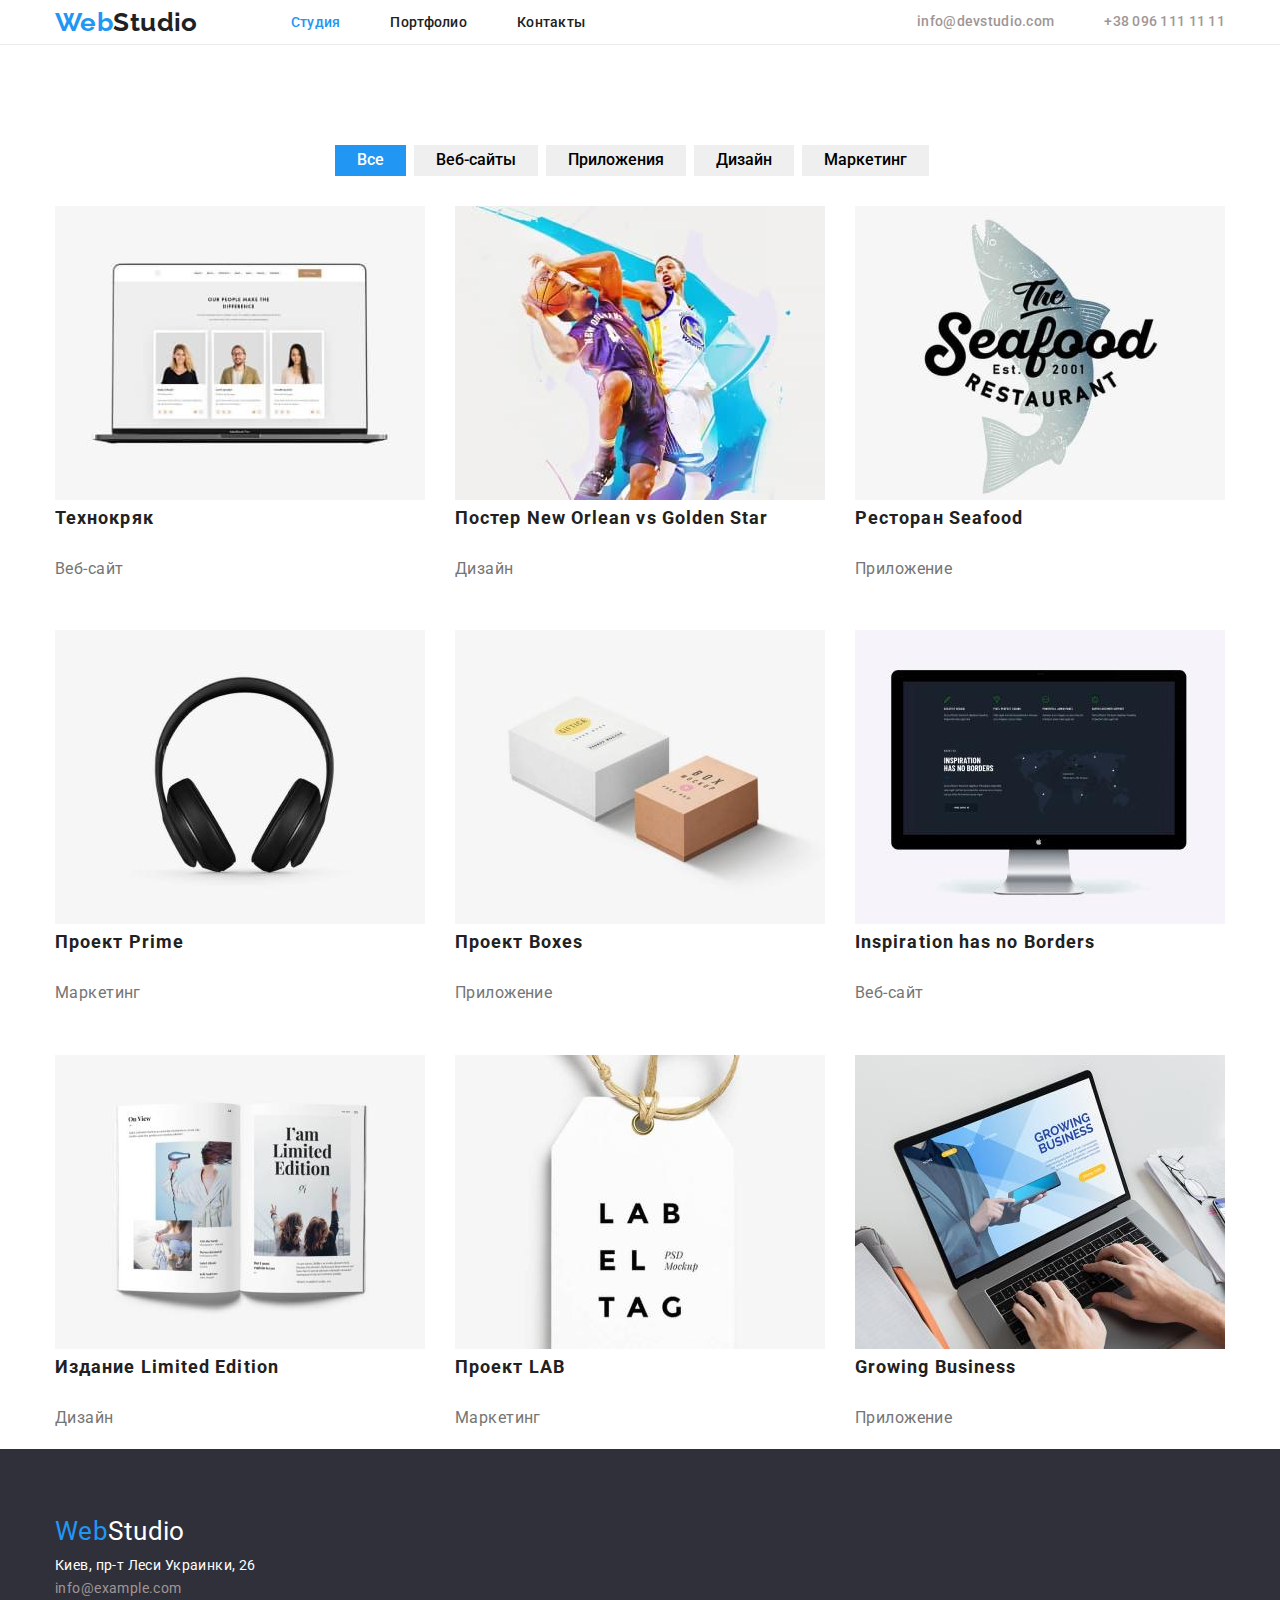
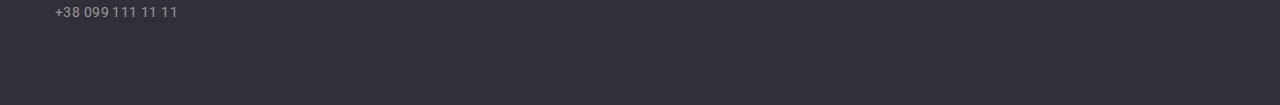
==== commit afd3a2d7: "сетка портфолио" ====
--- a/portfolio.html
+++ b/portfolio.html
@@ -57,64 +57,64 @@
 
 
             <h2 class="hidden">проекты</h2>
-            <ul class="project ">
-                <li class="list">
+            <ul class="card-set list">
+                <li class="item">
                     <a class="link" href="">
                         <img src="./images/portfolio/img1.jpg" alt="пример веб-сайт" width="370" height="294">
                         <h3 class="title">Технокряк</h3>
                         <p class="desk">Веб-сайт</p>
                     </a>
                 </li>
-                <li class=" list">
+                <li class="item">
                     <a class="link" href="">
                         <img src="./images/portfolio/img2.jpg" alt="пример дизайн" width="370" height="294">
                         <h3 class="title">Постер New Orlean vs Golden Star</h3>
                         <p class="desk">Дизайн</p>
                     </a>
                 </li>
-                <li class=" list">
+                <li class="item">
                     <a class="link" href="">
                         <img src="./images/portfolio/img3.jpg" alt="пример Приложение" width="370" height="294">
                         <h3 class="title">Ресторан Seafood</h3>
                         <p class="desk">Приложение</p>
                     </a>
                 </li>
-                <li class=" list">
+                <li class="item">
                     <a class="link" href="">
                         <img src="./images/portfolio/img4.jpg" alt="пример Маркетинг" width="370" height="294">
                         <h3 class="title">Проект Prime</h3>
                         <p class="desk">Маркетинг</p>
                     </a>
                 </li>
-                <li class=" list">
+                <li class="item">
                     <a class="link" href="">
                         <img src="./images/portfolio/img5.jpg" alt="пример Приложение" width="370" height="294">
                         <h3 class="title">Проект Boxes </h3>
                         <p class="desk">Приложение</p>
                     </a>
                 </li>
-                <li class=" list">
+                <li class="item">
                     <a class="link" href="">
                         <img src="./images/portfolio/img6.jpg" alt="пример Веб-сайт" width="370" height="294">
                         <h3 class="title">Inspiration has no Borders</h3>
                         <p class="desk">Веб-сайт</p>
                     </a>
                 </li>
-                <li class=" list">
+                <li class="item">
                     <a class="link" href="">
                         <img src="./images/portfolio/img7.jpg" alt="пример Дизайн" width="370" height="294">
                         <h3 class="title">Издание Limited Edition</h3>
                         <p class="desk">Дизайн</p>
                     </a>
                 </li>
-                <li class=" list">
+                <li class="item">
                     <a class="link" href="">
                         <img src="./images/portfolio/img8.jpg" alt="пример Маркетинг" width="370" height="294">
                         <h3 class="title">Проект LAB</h3>
                         <p class="desk">Маркетинг</p>
                     </a>
                 </li>
-                <li class=" list">
+                <li class="item">
                     <a class="link" href="">
                         <img src="./images/portfolio/img9.jpg" alt="пример Приложение" width="370" height="294">
                         <h3 class="title">Growing Business</h3>
--- a/css/styles.css
+++ b/css/styles.css
@@ -8,6 +8,8 @@
   --footer-buck-color: #2f303a;
   --box-buck-color: #f5f4fa;
   --border: #ececec;
+
+  --card-set-gap: 30px;
 }
 
 html {
@@ -206,17 +208,20 @@
   background-color: var(--accent-color);
 }
 
-.project {
+.card-set {
   display: flex;
   flex-wrap: wrap;
-  padding: 0px;
-}
-
-.project .list + .list {
-  margin-left: 30px;
-}
-
-.project .title {
+  flex-basis: calc(100% / 3 - var(--card-set-gap));
+  margin-top: calc(-1 * var(--card-set-gap + 50px));
+  margin-left: calc(-1 * var(--card-set-gap));
+}
+
+.card-set .item {
+  margin-top: var(--card-set-gap);
+  margin-left: var(--card-set-gap);
+}
+
+.card-set .title {
   font-size: 18px;
   color: var(--title-text-color);
   font-weight: 700;
@@ -224,7 +229,7 @@
   letter-spacing: 0.06em;
 }
 
-.project .desk {
+.card-set .desk {
   font-size: 16px;
   color: var(--primary-text-color);
   font-weight: 400;
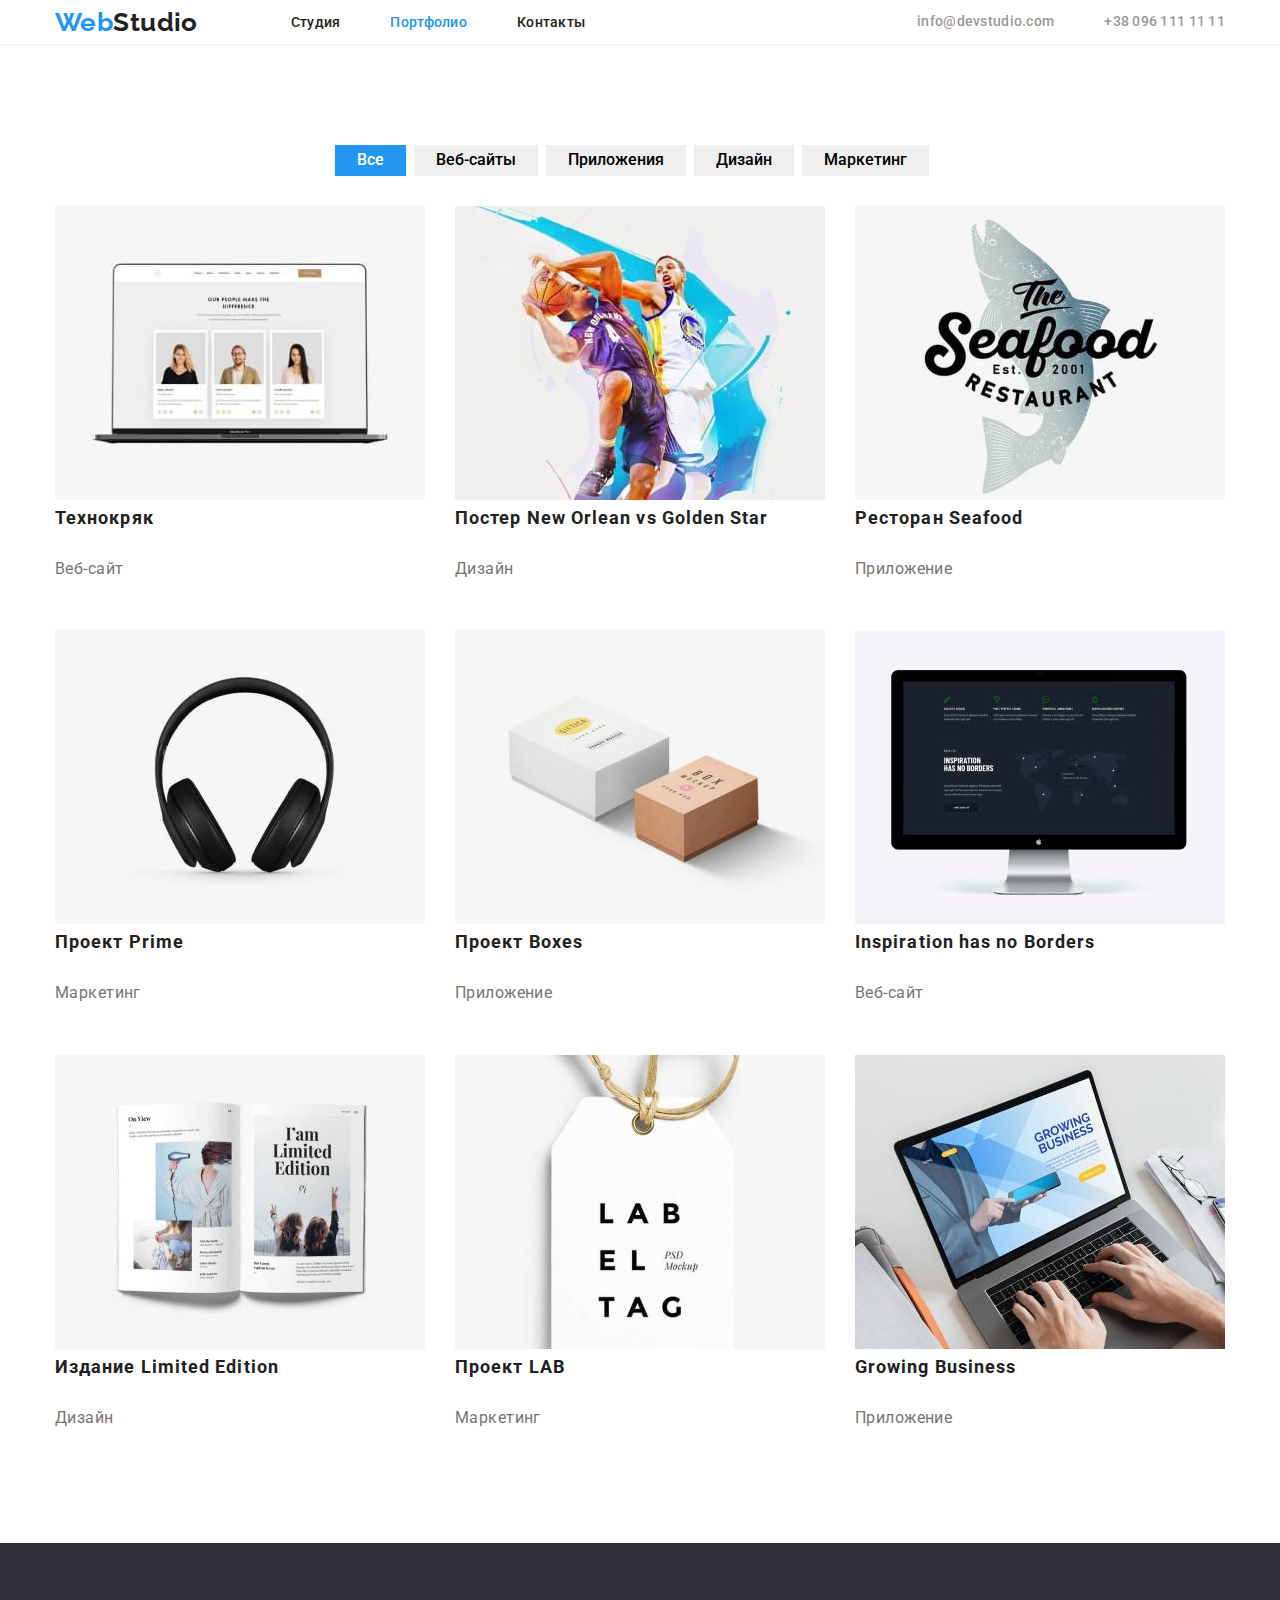
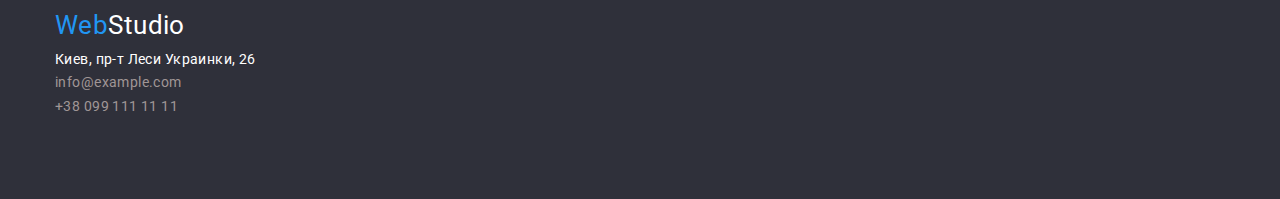
==== commit f7e93fbb: "дз3 на проверку №2" ====
--- a/portfolio.html
+++ b/portfolio.html
@@ -21,8 +21,8 @@
     
             <a href="./index.html" class="logo link"><span class="accent">Web</span>Studio</a>
             <ul class="site-nav list">
-                <li class="item"><a href="./index.html" class="link current">Студия</a></li>
-                <li class="item"><a href="./portfolio.html" class="link">Портфолио</a></li>
+                <li class="item"><a href="./index.html" class="link">Студия</a></li>
+                <li class="item"><a href="./portfolio.html" class="link current">Портфолио</a></li>
                 <li class="item"><a href="" class="link">Контакты</a></li>
             </ul>
     
--- a/css/styles.css
+++ b/css/styles.css
@@ -9,6 +9,9 @@
   --box-buck-color: #f5f4fa;
   --border: #ececec;
 
+  --card-shadow: 0px 2px 1px -1px rgba(0, 0, 0, 0.2),
+    0px 1px 1px 0px rgba(0, 0, 0, 0.14), 0px 1px 3px 0px rgba(0, 0, 0, 0.12);
+
   --card-set-gap: 30px;
 }
 
@@ -274,8 +277,17 @@
   height: auto;
 }
 
-.section .img + .img {
-  margin-left: 30px;
+.card-set-list {
+  display: flex;
+  flex-wrap: wrap;
+  flex-basis: calc(100% / 3 - var(--card-set-gap));
+  margin-top: calc(-1 * var(--card-set-gap));
+  margin-left: calc(-1 * var(--card-set-gap));
+}
+
+.card-set-list .img {
+  margin-top: var(--card-set-gap);
+  margin-left: var(--card-set-gap);
 }
 
 .subject {
@@ -291,27 +303,35 @@
   background-color: var(--box-buck-color);
 }
 
-.box .items {
-  display: flex;
-}
-
-.box .img + .img {
-  margin-left: 30px;
-}
-
 .box .box-caption {
   text-align: center;
   font-size: 42px;
   font-weight: 700;
 }
 
-.items .subject {
+.card-set-master {
+  padding: 0px;
+  display: flex;
+  flex-wrap: wrap;
+  flex-basis: calc(100% / 4 - var(--card-set-gap));
+  margin-top: calc(-1 * var(--card-set-gap));
+  margin-left: calc(-1 * var(--card-set-gap));
+}
+
+.card-set-master .img {
+  box-shadow: var(--card-shadow);
+  margin-top: var(--card-set-gap);
+  margin-left: var(--card-set-gap);
+}
+
+.card-set-master .master {
+  margin-bottom: 10px;
   text-align: center;
   font-size: 16px;
   font-weight: 500;
 }
 
-.items .desc {
+.card-set-master .desc {
   text-align: center;
   font-size: 16px;
   color: var(--primary-text-color);
@@ -320,6 +340,7 @@
 /* footer */
 
 .footer {
+  margin-top: 94px;
   padding-top: 60px;
   padding-bottom: 60px;
   background: var(--footer-buck-color);
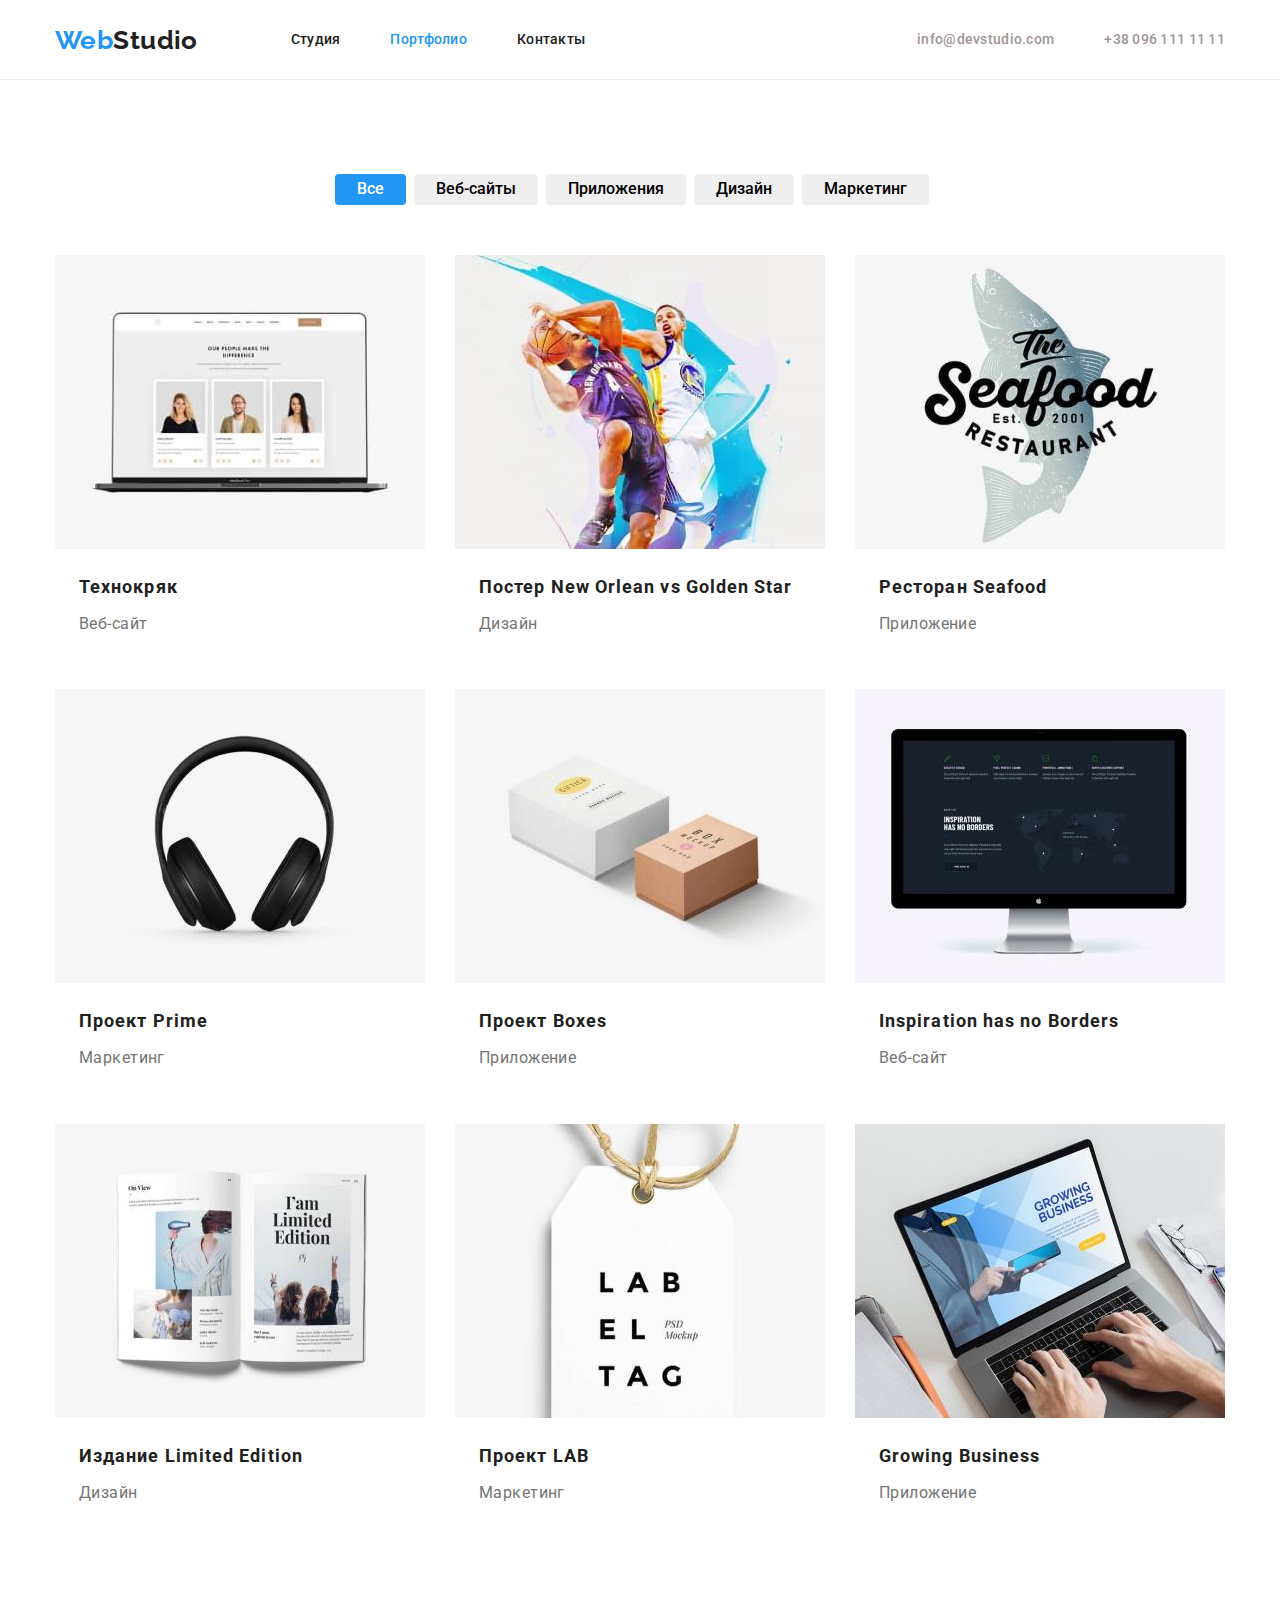
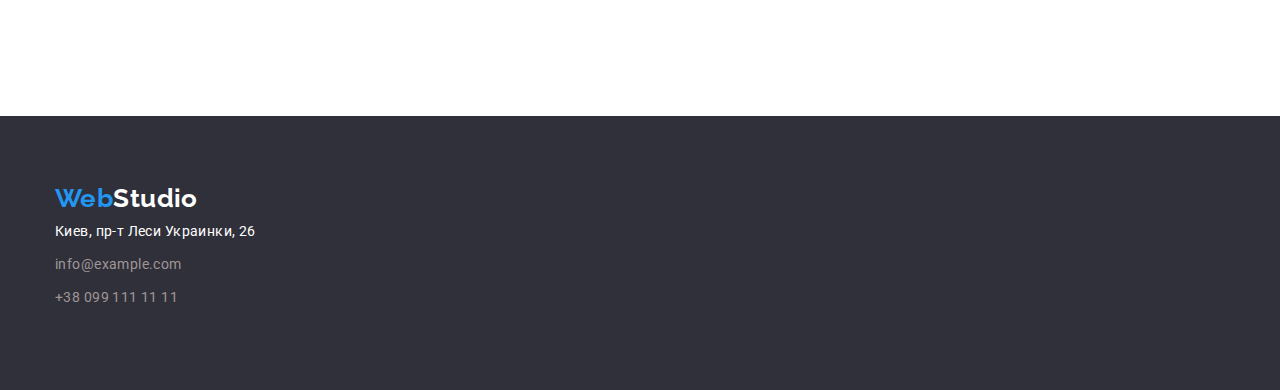
==== commit 6e43c402: "дз. доделки" ====
--- a/portfolio.html
+++ b/portfolio.html
@@ -18,24 +18,24 @@
     <!--хедер-->
     <header class="header">
         <div class="container-header container">
-    
-            <a href="./index.html" class="logo link"><span class="accent">Web</span>Studio</a>
-            <ul class="site-nav list">
-                <li class="item"><a href="./index.html" class="link">Студия</a></li>
-                <li class="item"><a href="./portfolio.html" class="link current">Портфолио</a></li>
-                <li class="item"><a href="" class="link">Контакты</a></li>
-            </ul>
-    
+            <nav class="header-nav">
+                <a href="./index.html" class="logo link">Web<span class="accent">Studio</span></a>
+                <ul class="site-nav list">
+                    <li class="item"><a href="./index.html" class="link">Студия</a></li>
+                    <li class="item"><a href="./portfolio.html" class="link current">Портфолио</a></li>
+                    <li class="item"><a href="" class="link">Контакты</a></li>
+                </ul>
+            </nav>
             <ul class="contact list">
                 <li class="item"><a href="mailto:info@example.com" class="link">info@devstudio.com</a></li>
                 <li class="item"><a href="tel:+380961111111" class="link">+38 096 111 11 11</a></li>
             </ul>
         </div>
     </header>
-    <main class="portfolio container">
+    <main>
         <h1 class="hidden">портфолио</h1>
 
-        <section>
+        <section class="section container">
 
             <ul class="control list">
                 <li class="items">
@@ -61,64 +61,82 @@
                 <li class="item">
                     <a class="link" href="">
                         <img src="./images/portfolio/img1.jpg" alt="пример веб-сайт" width="370" height="294">
-                        <h3 class="title">Технокряк</h3>
-                        <p class="desk">Веб-сайт</p>
+                        <div class="text">
+                            <h3 class="title">Технокряк</h3>
+                            <p class="desk">Веб-сайт</p>
+                        </div>
                     </a>
                 </li>
                 <li class="item">
                     <a class="link" href="">
                         <img src="./images/portfolio/img2.jpg" alt="пример дизайн" width="370" height="294">
-                        <h3 class="title">Постер New Orlean vs Golden Star</h3>
-                        <p class="desk">Дизайн</p>
+                        <div class="text">
+                            <h3 class="title">Постер New Orlean vs Golden Star</h3>
+                            <p class="desk">Дизайн</p>
+                        </div>
                     </a>
                 </li>
                 <li class="item">
                     <a class="link" href="">
                         <img src="./images/portfolio/img3.jpg" alt="пример Приложение" width="370" height="294">
-                        <h3 class="title">Ресторан Seafood</h3>
-                        <p class="desk">Приложение</p>
+                        <div class="text">
+                            <h3 class="title">Ресторан Seafood</h3>
+                            <p class="desk">Приложение</p>
+                        </div>
                     </a>
                 </li>
                 <li class="item">
                     <a class="link" href="">
                         <img src="./images/portfolio/img4.jpg" alt="пример Маркетинг" width="370" height="294">
-                        <h3 class="title">Проект Prime</h3>
-                        <p class="desk">Маркетинг</p>
+                        <div class="text">
+                            <h3 class="title">Проект Prime</h3>
+                            <p class="desk">Маркетинг</p>
+                        </div>
                     </a>
                 </li>
                 <li class="item">
                     <a class="link" href="">
                         <img src="./images/portfolio/img5.jpg" alt="пример Приложение" width="370" height="294">
-                        <h3 class="title">Проект Boxes </h3>
-                        <p class="desk">Приложение</p>
+                        <div class="text">
+                            <h3 class="title">Проект Boxes </h3>
+                            <p class="desk">Приложение</p>
+                        </div>
                     </a>
                 </li>
                 <li class="item">
                     <a class="link" href="">
                         <img src="./images/portfolio/img6.jpg" alt="пример Веб-сайт" width="370" height="294">
-                        <h3 class="title">Inspiration has no Borders</h3>
-                        <p class="desk">Веб-сайт</p>
+                        <div class="text">
+                            <h3 class="title">Inspiration has no Borders</h3>
+                            <p class="desk">Веб-сайт</p>
+                        </div>
                     </a>
                 </li>
                 <li class="item">
                     <a class="link" href="">
                         <img src="./images/portfolio/img7.jpg" alt="пример Дизайн" width="370" height="294">
-                        <h3 class="title">Издание Limited Edition</h3>
-                        <p class="desk">Дизайн</p>
+                        <div class="text">
+                            <h3 class="title">Издание Limited Edition</h3>
+                            <p class="desk">Дизайн</p>
+                        </div>
                     </a>
                 </li>
                 <li class="item">
                     <a class="link" href="">
                         <img src="./images/portfolio/img8.jpg" alt="пример Маркетинг" width="370" height="294">
-                        <h3 class="title">Проект LAB</h3>
-                        <p class="desk">Маркетинг</p>
+                        <div class="text">
+                            <h3 class="title">Проект LAB</h3>
+                            <p class="desk">Маркетинг</p>
+                        </div>
                     </a>
                 </li>
                 <li class="item">
                     <a class="link" href="">
                         <img src="./images/portfolio/img9.jpg" alt="пример Приложение" width="370" height="294">
-                        <h3 class="title">Growing Business</h3>
-                        <p class="desk">Приложение</p>
+                        <div class="text">
+                            <h3 class="title">Growing Business</h3>
+                            <p class="desk">Приложение</p>
+                        </div>
                     </a>
                 </li>
             </ul>
@@ -128,26 +146,24 @@
 
     <!--футер-->
     <footer class="footer">
-    
-    
         <div class="container">
-            <a href="./index.html" class="footer-logo"><span class="accent">Web</span>Studio</a>
-    
+
+            <a href="./index.html" class="footer-logo">Web<span class="accent">Studio</span></a>
             <address class="address">
                 <ul class="footer-contact list">
-                    <li>
+                    <li class="item">
                         <a href="" class="link-accent">Киев, пр-т Леси Украинки, 26</a>
                     </li>
-                    <li>
+                    <li class="item">
                         <a href="mailto:info@example.com" class="link">info@example.com</a>
                     </li>
-                    <li>
+                    <li class="item">
                         <a href="tel:+380991111111" class="link">+38 099 111 11 11</a>
                     </li>
                 </ul>
             </address>
         </div>
     </footer>
-    </body>
-    
-    </html>+</body>
+
+</html>--- a/css/styles.css
+++ b/css/styles.css
@@ -12,6 +12,8 @@
   --card-shadow: 0px 2px 1px -1px rgba(0, 0, 0, 0.2),
     0px 1px 1px 0px rgba(0, 0, 0, 0.14), 0px 1px 3px 0px rgba(0, 0, 0, 0.12);
 
+  --box-shadow: 0px 4px 4px rgba(0, 0, 0, 0.15);
+
   --card-set-gap: 30px;
 }
 
@@ -66,9 +68,18 @@
   line-height: 1.71;
   letter-spacing: 0.03em;
 }
+
 .hidden {
-  font-size: 0;
-}
+  position: absolute;
+  width: 1px;
+  height: 1px;
+  margin: -1px;
+  padding: 0;
+  overflow: hidden;
+  border: 0;
+  clip: rect(0 0 0 0);
+}
+
 .container {
   width: 1200px;
   padding-right: 15px;
@@ -78,7 +89,12 @@
 }
 /* Site nav */
 .header {
+  line-height: 1.19%;
   border-bottom: 1px solid var(--border);
+}
+.header-nav {
+  display: flex;
+  align-items: center;
 }
 
 .container-header {
@@ -90,10 +106,10 @@
   font-family: raleway;
   font-size: 26px;
   font-weight: 700;
+  color: var(--accent-color);
+}
+.logo .accent {
   color: var(--title-text-color);
-}
-.logo .accent {
-  color: var(--accent-color);
 }
 
 .site-nav {
@@ -102,16 +118,15 @@
   letter-spacing: 0.02em;
   margin-left: 93px;
 }
+
+.site-nav .item + .item {
+  margin-left: 50px;
+}
+
 .site-nav .link {
+  display: block;
   padding-top: 32px;
   padding-bottom: 32px;
-}
-
-.site-nav .item + .item {
-  margin-left: 50px;
-}
-
-.site-nav .link {
   color: var(--title-text-color);
   font-weight: 500;
 }
@@ -146,6 +161,8 @@
 }
 
 .hero-text {
+  padding-top: 200px;
+  padding-bottom: 200px;
   text-transform: uppercase;
   background-color: var(--hiro-text-buck-color);
   letter-spacing: 0.06em;
@@ -153,6 +170,7 @@
 }
 
 .hero-text .text {
+  margin-bottom: 30px;
   color: var(--primary-white-color);
   font-size: 44px;
   font-weight: 900;
@@ -160,6 +178,7 @@
 }
 
 .hero-text .button {
+  border-radius: 4px;
   padding-left: 32px;
   padding-right: 32px;
   padding-top: 10px;
@@ -172,15 +191,13 @@
   font-size: 16px;
   font-weight: 700;
   line-height: 190%;
-}
-
-.portfolio {
-  margin-top: 100px;
+  box-shadow: var(--box-shadow);
 }
 
 .control {
   display: flex;
   margin-left: 280px;
+  margin-bottom: 20px;
   line-height: 160%;
 }
 
@@ -203,12 +220,14 @@
   font-weight: 500;
   cursor: pointer;
   border: none;
+  border-radius: 4px;
 }
 
 .control .button:hover,
 .control .button:focus {
   color: var(--primary-white-color);
   background-color: var(--accent-color);
+  box-shadow: var(--card-shadow);
 }
 
 .card-set {
@@ -217,6 +236,7 @@
   flex-basis: calc(100% / 3 - var(--card-set-gap));
   margin-top: calc(-1 * var(--card-set-gap + 50px));
   margin-left: calc(-1 * var(--card-set-gap));
+  margin-bottom: 94px;
 }
 
 .card-set .item {
@@ -230,6 +250,14 @@
   font-weight: 700;
   line-height: 200%;
   letter-spacing: 0.06em;
+  margin-bottom: 4px;
+}
+
+.card-set .text {
+  padding-top: 20px;
+  padding-bottom: 20px;
+  padding-left: 24px;
+  padding-right: 24px;
 }
 
 .card-set .desk {
@@ -237,19 +265,22 @@
   color: var(--primary-text-color);
   font-weight: 400;
   line-height: 190%;
+  margin-bottom: 0px;
 }
 
 /* особенности*/
-.sectionn {
-  padding-top: 94px;
-  padding-bottom: 94px;
-}
+
 .features {
-  display: flex;
-}
-
-.features .item + .item {
-  margin-left: 30px;
+  justify-content: center;
+  display: flex;
+  flex-wrap: wrap;
+  flex-basis: calc(100% / 4 - var(--card-set-gap));
+  margin-top: calc(-1 * var(--card-set-gap));
+  margin-left: calc(-1 * var(--card-set-gap));
+}
+
+.features .item {
+  width: 270px;
 }
 
 .features .title {
@@ -261,12 +292,17 @@
   color: var(--primary-text-color);
 }
 
-/*  что мы */
+/*  Чем мы занимаемся */
 
 .section {
   padding-bottom: 94px;
-  text-align: center;
-}
+  padding-top: 94px;
+}
+
+.work {
+  padding-top: 0px;
+}
+
 .section .list {
   display: flex;
 }
@@ -291,19 +327,20 @@
 }
 
 .subject {
-  margin-bottom: 10px;
+  margin-bottom: 50px;
   font-size: 42px;
   color: var(--title-text-color);
   font-weight: 700;
 }
 
-/* кто мы*/
+/* Наша команда*/
 
 .box {
   background-color: var(--box-buck-color);
 }
 
 .box .box-caption {
+  margin-bottom: 50px;
   text-align: center;
   font-size: 42px;
   font-weight: 700;
@@ -319,9 +356,18 @@
 }
 
 .card-set-master .img {
+  margin-bottom: 30px;
+}
+.card-set-master .desc {
+  margin-bottom: 30px;
+}
+
+.card-set-master .item {
   box-shadow: var(--card-shadow);
   margin-top: var(--card-set-gap);
   margin-left: var(--card-set-gap);
+
+  background-color: var(--primary-white-color);
 }
 
 .card-set-master .master {
@@ -340,7 +386,6 @@
 /* footer */
 
 .footer {
-  margin-top: 94px;
   padding-top: 60px;
   padding-bottom: 60px;
   background: var(--footer-buck-color);
@@ -350,20 +395,28 @@
   margin-bottom: 20px;
 }
 
-.footer .item {
+.footer-contact .item {
   margin-bottom: 9px;
+}
+
+.footer-contact .item:nth-last-child(1) {
+  margin-bottom: 0px;
 }
 
 .footer-contact {
   padding-left: 0px;
 }
 .footer-logo {
+  margin-bottom: 20px;
+  font-family: raleway;
+  font-size: 26px;
+  font-weight: 700;
   text-decoration: none;
-  color: var(--primary-white-color);
+  color: var(--accent-color);
   font-size: 26px;
 }
 .footer-logo .accent {
-  color: var(--accent-color);
+  color: var(--primary-white-color);
 }
 
 .footer-contact {
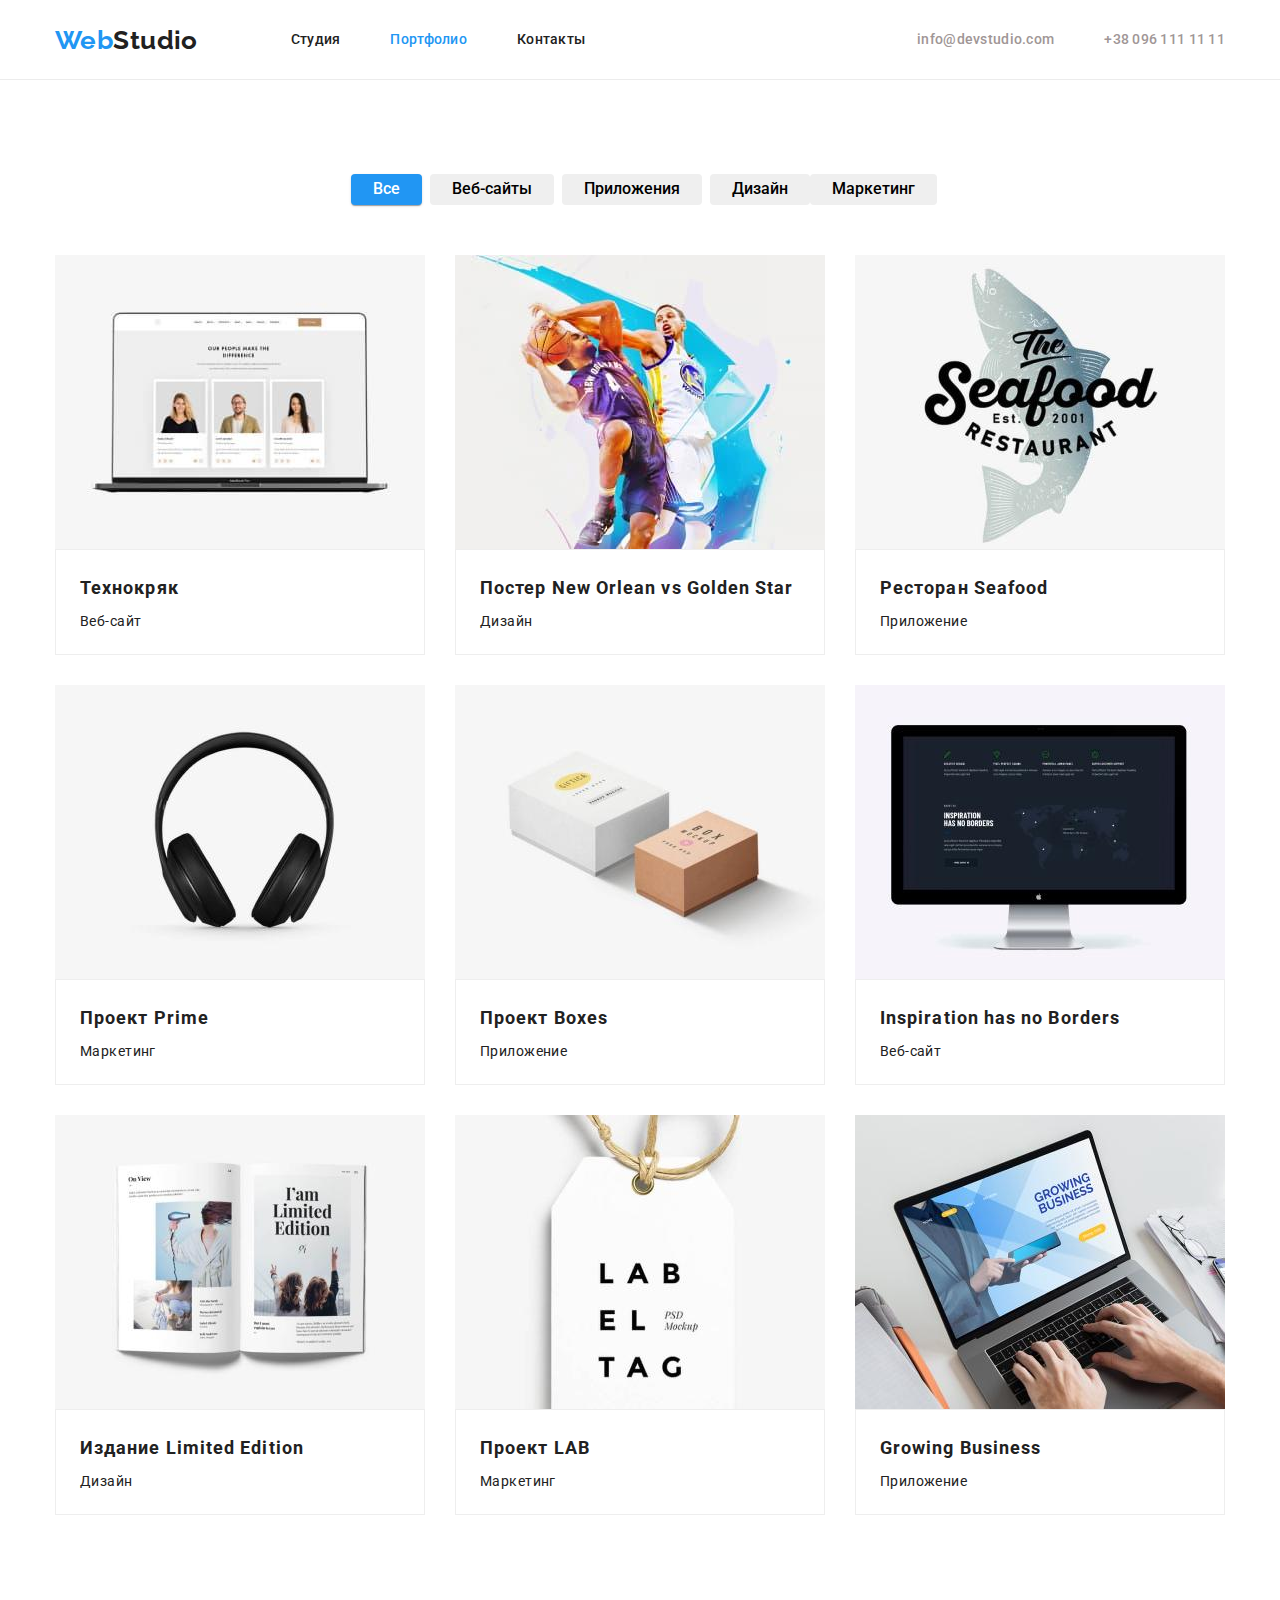
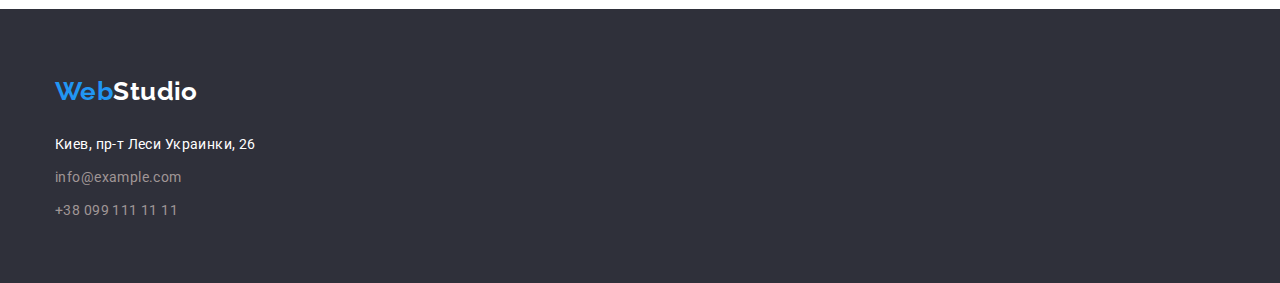
==== commit 3a348a46: "финш" ====
--- a/portfolio.html
+++ b/portfolio.html
@@ -35,8 +35,8 @@
     <main>
         <h1 class="hidden">портфолио</h1>
 
-        <section class="section container">
-
+        <section class="section ">
+<div class="container">
             <ul class="control list">
                 <li class="items">
                     <button type="button" class="button current">Все</button>
@@ -57,89 +57,90 @@
 
 
             <h2 class="hidden">проекты</h2>
-            <ul class="card-set list">
-                <li class="item">
+            <ul class="card-set-list list">
+                <li class="project-item">
                     <a class="link" href="">
                         <img src="./images/portfolio/img1.jpg" alt="пример веб-сайт" width="370" height="294">
-                        <div class="text">
-                            <h3 class="title">Технокряк</h3>
+                        <div class="project-text-bottom">
+                            <h3 class="project-title">Технокряк</h3>
                             <p class="desk">Веб-сайт</p>
                         </div>
                     </a>
                 </li>
-                <li class="item">
+                <li class="project-item">
                     <a class="link" href="">
                         <img src="./images/portfolio/img2.jpg" alt="пример дизайн" width="370" height="294">
-                        <div class="text">
-                            <h3 class="title">Постер New Orlean vs Golden Star</h3>
+                        <div class="project-text-bottom">
+                            <h3 class="project-title">Постер New Orlean vs Golden Star</h3>
                             <p class="desk">Дизайн</p>
                         </div>
                     </a>
                 </li>
-                <li class="item">
+                <li class="project-item">
                     <a class="link" href="">
                         <img src="./images/portfolio/img3.jpg" alt="пример Приложение" width="370" height="294">
-                        <div class="text">
-                            <h3 class="title">Ресторан Seafood</h3>
+                        <div class="project-text-bottom">
+                            <h3 class="project-title">Ресторан Seafood</h3>
                             <p class="desk">Приложение</p>
                         </div>
                     </a>
                 </li>
-                <li class="item">
+                <li class="project-item">
                     <a class="link" href="">
                         <img src="./images/portfolio/img4.jpg" alt="пример Маркетинг" width="370" height="294">
-                        <div class="text">
-                            <h3 class="title">Проект Prime</h3>
+                        <div class="project-text-bottom">
+                            <h3 class="project-title">Проект Prime</h3>
                             <p class="desk">Маркетинг</p>
                         </div>
                     </a>
                 </li>
-                <li class="item">
+                <li class="project-item">
                     <a class="link" href="">
                         <img src="./images/portfolio/img5.jpg" alt="пример Приложение" width="370" height="294">
-                        <div class="text">
-                            <h3 class="title">Проект Boxes </h3>
+                        <div class="project-text-bottom">
+                            <h3 class="project-title">Проект Boxes </h3>
                             <p class="desk">Приложение</p>
                         </div>
                     </a>
                 </li>
-                <li class="item">
+                <li class="project-item">
                     <a class="link" href="">
                         <img src="./images/portfolio/img6.jpg" alt="пример Веб-сайт" width="370" height="294">
-                        <div class="text">
-                            <h3 class="title">Inspiration has no Borders</h3>
+                        <div class="project-text-bottom">
+                            <h3 class="project-title">Inspiration has no Borders</h3>
                             <p class="desk">Веб-сайт</p>
                         </div>
                     </a>
                 </li>
-                <li class="item">
+                <li class="project-item">
                     <a class="link" href="">
                         <img src="./images/portfolio/img7.jpg" alt="пример Дизайн" width="370" height="294">
-                        <div class="text">
-                            <h3 class="title">Издание Limited Edition</h3>
+                        <div class="project-text-bottom">
+                            <h3 class="project-title">Издание Limited Edition</h3>
                             <p class="desk">Дизайн</p>
                         </div>
                     </a>
                 </li>
-                <li class="item">
+                <li class="project-item">
                     <a class="link" href="">
                         <img src="./images/portfolio/img8.jpg" alt="пример Маркетинг" width="370" height="294">
-                        <div class="text">
-                            <h3 class="title">Проект LAB</h3>
+                        <div class="project-text-bottom">
+                            <h3 class="project-title">Проект LAB</h3>
                             <p class="desk">Маркетинг</p>
                         </div>
                     </a>
                 </li>
-                <li class="item">
+                <li class="project-item">
                     <a class="link" href="">
                         <img src="./images/portfolio/img9.jpg" alt="пример Приложение" width="370" height="294">
-                        <div class="text">
-                            <h3 class="title">Growing Business</h3>
+                        <div class="project-text-bottom">
+                            <h3 class="project-title">Growing Business</h3>
                             <p class="desk">Приложение</p>
                         </div>
                     </a>
                 </li>
             </ul>
+            </div>
         </section>
     </main>
 
--- a/css/styles.css
+++ b/css/styles.css
@@ -8,6 +8,7 @@
   --footer-buck-color: #2f303a;
   --box-buck-color: #f5f4fa;
   --border: #ececec;
+  --border-projecc: #eeeeee;
 
   --card-shadow: 0px 2px 1px -1px rgba(0, 0, 0, 0.2),
     0px 1px 1px 0px rgba(0, 0, 0, 0.14), 0px 1px 3px 0px rgba(0, 0, 0, 0.12);
@@ -35,6 +36,10 @@
 p {
   margin-top: 0;
 }
+p:last-child {
+  margin-bottom: 0;
+}
+
 /* Класс для обнуления базовых свойств у списков (ul) */
 .list {
   list-style: none;
@@ -56,14 +61,13 @@
 
 address {
   font-style: normal;
-  /* or */
-  font-style: inherit;
 }
 
 body {
   font-family: 'Roboto', sans-serif;
   color: var(--title-text-color);
   font-size: 14px;
+  font-style: normal;
   font-weight: 400;
   line-height: 1.71;
   letter-spacing: 0.03em;
@@ -195,22 +199,25 @@
 }
 
 .control {
-  display: flex;
-  margin-left: 280px;
-  margin-bottom: 20px;
+  justify-content: center;
+  display: flex;
+
+  margin-bottom: 50px;
   line-height: 160%;
 }
 
 .control .button.current {
   color: var(--primary-white-color);
   background-color: var(--accent-color);
-}
-
-.control .items + .items {
+  box-shadow: var(--card-shadow);
+}
+
+.control .items:not(:last-child) {
   margin-left: 8px;
   align-items: center;
 }
 .control .button {
+  align-items: center;
   padding-left: 22px;
   padding-right: 22px;
   padding-top: 6px;
@@ -230,21 +237,13 @@
   box-shadow: var(--card-shadow);
 }
 
-.card-set {
-  display: flex;
-  flex-wrap: wrap;
-  flex-basis: calc(100% / 3 - var(--card-set-gap));
-  margin-top: calc(-1 * var(--card-set-gap + 50px));
-  margin-left: calc(-1 * var(--card-set-gap));
-  margin-bottom: 94px;
-}
-
-.card-set .item {
-  margin-top: var(--card-set-gap);
-  margin-left: var(--card-set-gap);
-}
-
-.card-set .title {
+.project-item {
+  flex-basis: calc(100% / 3 - 30px);
+  margin-top: 30px;
+  margin-left: 30px;
+}
+
+.project-title {
   font-size: 18px;
   color: var(--title-text-color);
   font-weight: 700;
@@ -253,11 +252,14 @@
   margin-bottom: 4px;
 }
 
-.card-set .text {
+.project-text-bottom {
   padding-top: 20px;
   padding-bottom: 20px;
   padding-left: 24px;
   padding-right: 24px;
+
+  border: 1px solid;
+  border-color: var(--border-projecc);
 }
 
 .card-set .desk {
@@ -270,24 +272,19 @@
 
 /* особенности*/
 
-.features {
-  justify-content: center;
-  display: flex;
-  flex-wrap: wrap;
-  flex-basis: calc(100% / 4 - var(--card-set-gap));
-  margin-top: calc(-1 * var(--card-set-gap));
-  margin-left: calc(-1 * var(--card-set-gap));
-}
-
-.features .item {
-  width: 270px;
-}
-
-.features .title {
+.features-item {
+  flex-basis: calc(100% / 4 - 30px);
+  margin-left: 30px;
+  margin-top: 30px;
+}
+
+.features-item .title {
+  margin-bottom: 10px;
   line-height: 110%;
-}
-
-.features .text {
+  text-transform: uppercase;
+}
+
+.features-item .text {
   line-height: 200%;
   color: var(--primary-text-color);
 }
@@ -303,11 +300,10 @@
   padding-top: 0px;
 }
 
-.section .list {
-  display: flex;
-}
-
-.img {
+.work-item {
+  flex-basis: calc(100% / 3 - 30px);
+  margin-left: 30px;
+  margin-top: 30px;
   display: block;
   max-width: 100%;
   height: auto;
@@ -316,17 +312,13 @@
 .card-set-list {
   display: flex;
   flex-wrap: wrap;
-  flex-basis: calc(100% / 3 - var(--card-set-gap));
+
   margin-top: calc(-1 * var(--card-set-gap));
   margin-left: calc(-1 * var(--card-set-gap));
 }
 
-.card-set-list .img {
-  margin-top: var(--card-set-gap);
-  margin-left: var(--card-set-gap);
-}
-
 .subject {
+  text-align: center;
   margin-bottom: 50px;
   font-size: 42px;
   color: var(--title-text-color);
@@ -346,23 +338,13 @@
   font-weight: 700;
 }
 
-.card-set-master {
-  padding: 0px;
-  display: flex;
-  flex-wrap: wrap;
-  flex-basis: calc(100% / 4 - var(--card-set-gap));
-  margin-top: calc(-1 * var(--card-set-gap));
-  margin-left: calc(-1 * var(--card-set-gap));
-}
-
-.card-set-master .img {
-  margin-bottom: 30px;
-}
-.card-set-master .desc {
-  margin-bottom: 30px;
-}
-
-.card-set-master .item {
+.box-item {
+  padding-bottom: 30px;
+  flex-basis: calc(100% / 4 - 30px);
+  margin-top: 30px;
+  margin-left: 30px;
+
+  border-radius: 0px 0px 4px 4px;
   box-shadow: var(--card-shadow);
   margin-top: var(--card-set-gap);
   margin-left: var(--card-set-gap);
@@ -370,14 +352,18 @@
   background-color: var(--primary-white-color);
 }
 
-.card-set-master .master {
+.box-item .img {
+  margin-bottom: 30px;
+}
+
+.box-item .master {
   margin-bottom: 10px;
   text-align: center;
   font-size: 16px;
   font-weight: 500;
 }
 
-.card-set-master .desc {
+.box-item .desc {
   text-align: center;
   font-size: 16px;
   color: var(--primary-text-color);
@@ -391,22 +377,15 @@
   background: var(--footer-buck-color);
 }
 
-.footer .container {
-  margin-bottom: 20px;
-}
-
-.footer-contact .item {
+.footer-contact .item:not(:last-child) {
   margin-bottom: 9px;
-}
-
-.footer-contact .item:nth-last-child(1) {
-  margin-bottom: 0px;
 }
 
 .footer-contact {
   padding-left: 0px;
 }
 .footer-logo {
+  display: block;
   margin-bottom: 20px;
   font-family: raleway;
   font-size: 26px;
